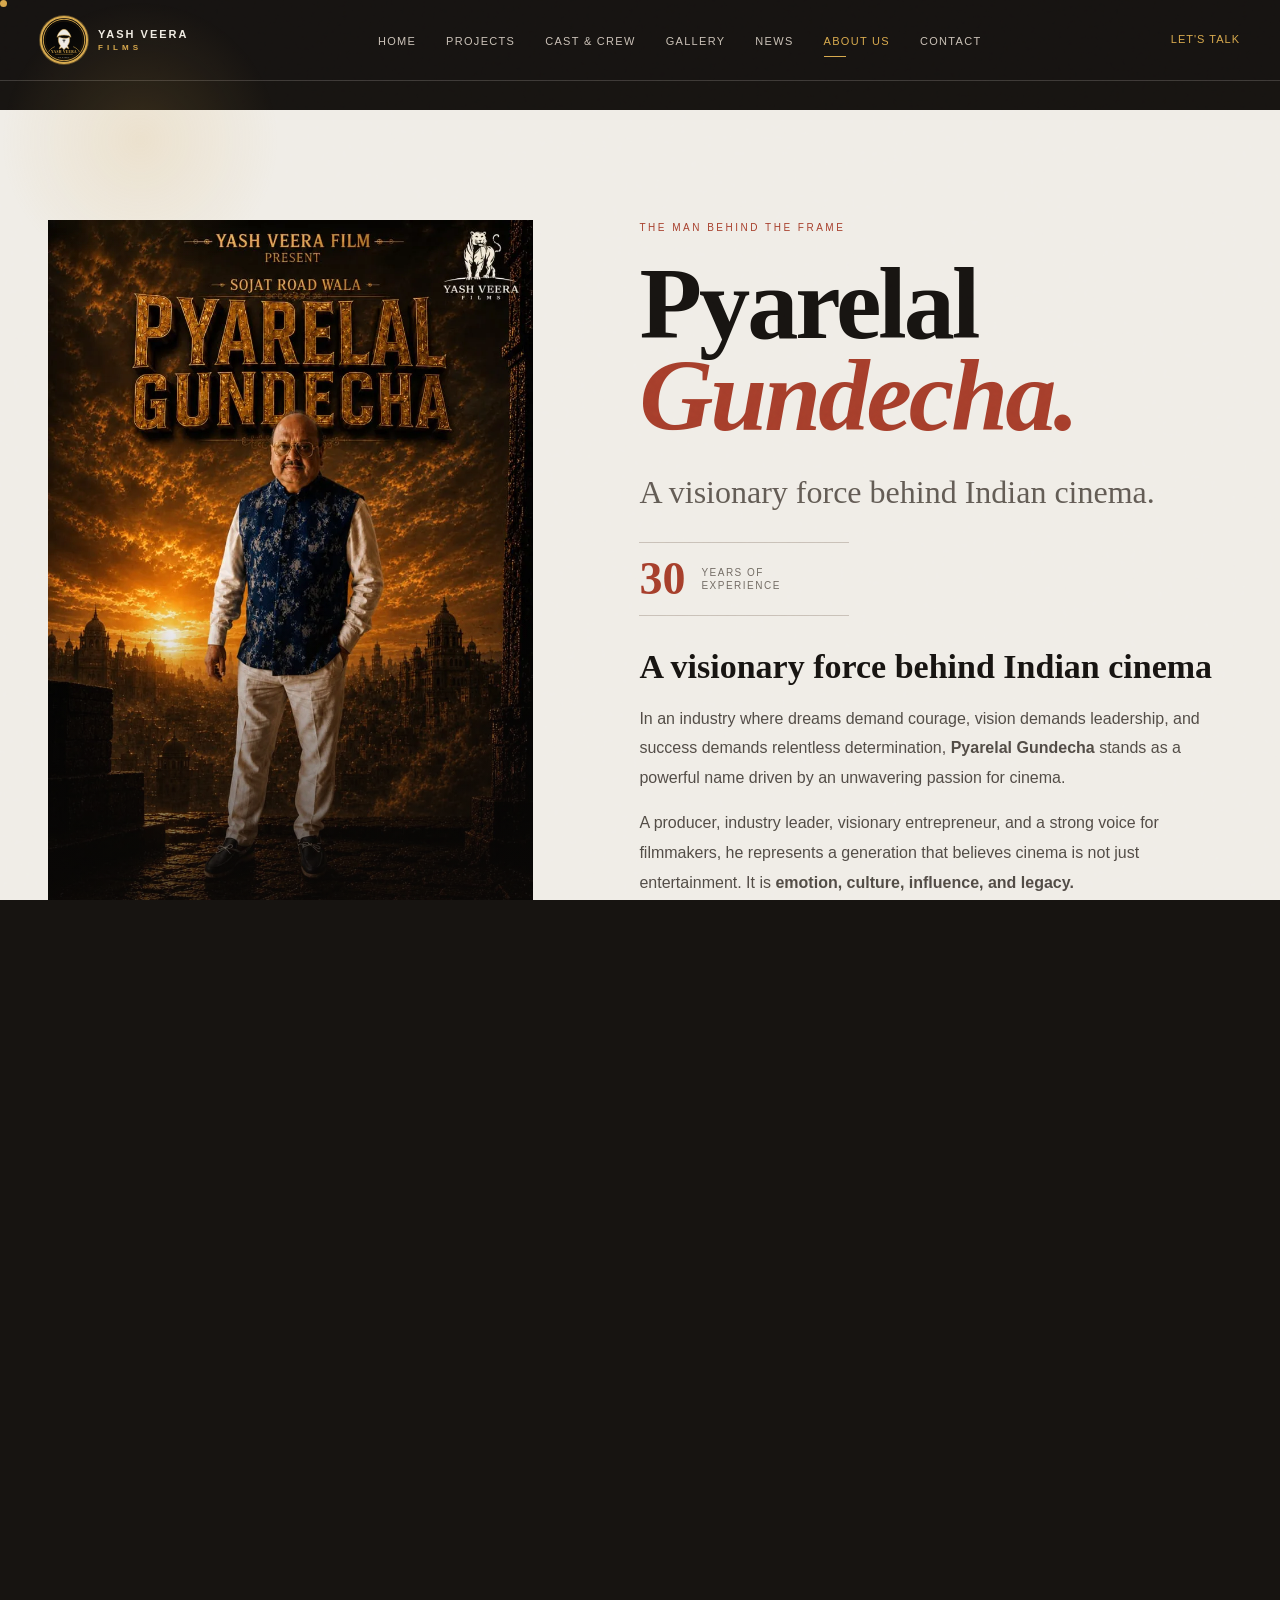
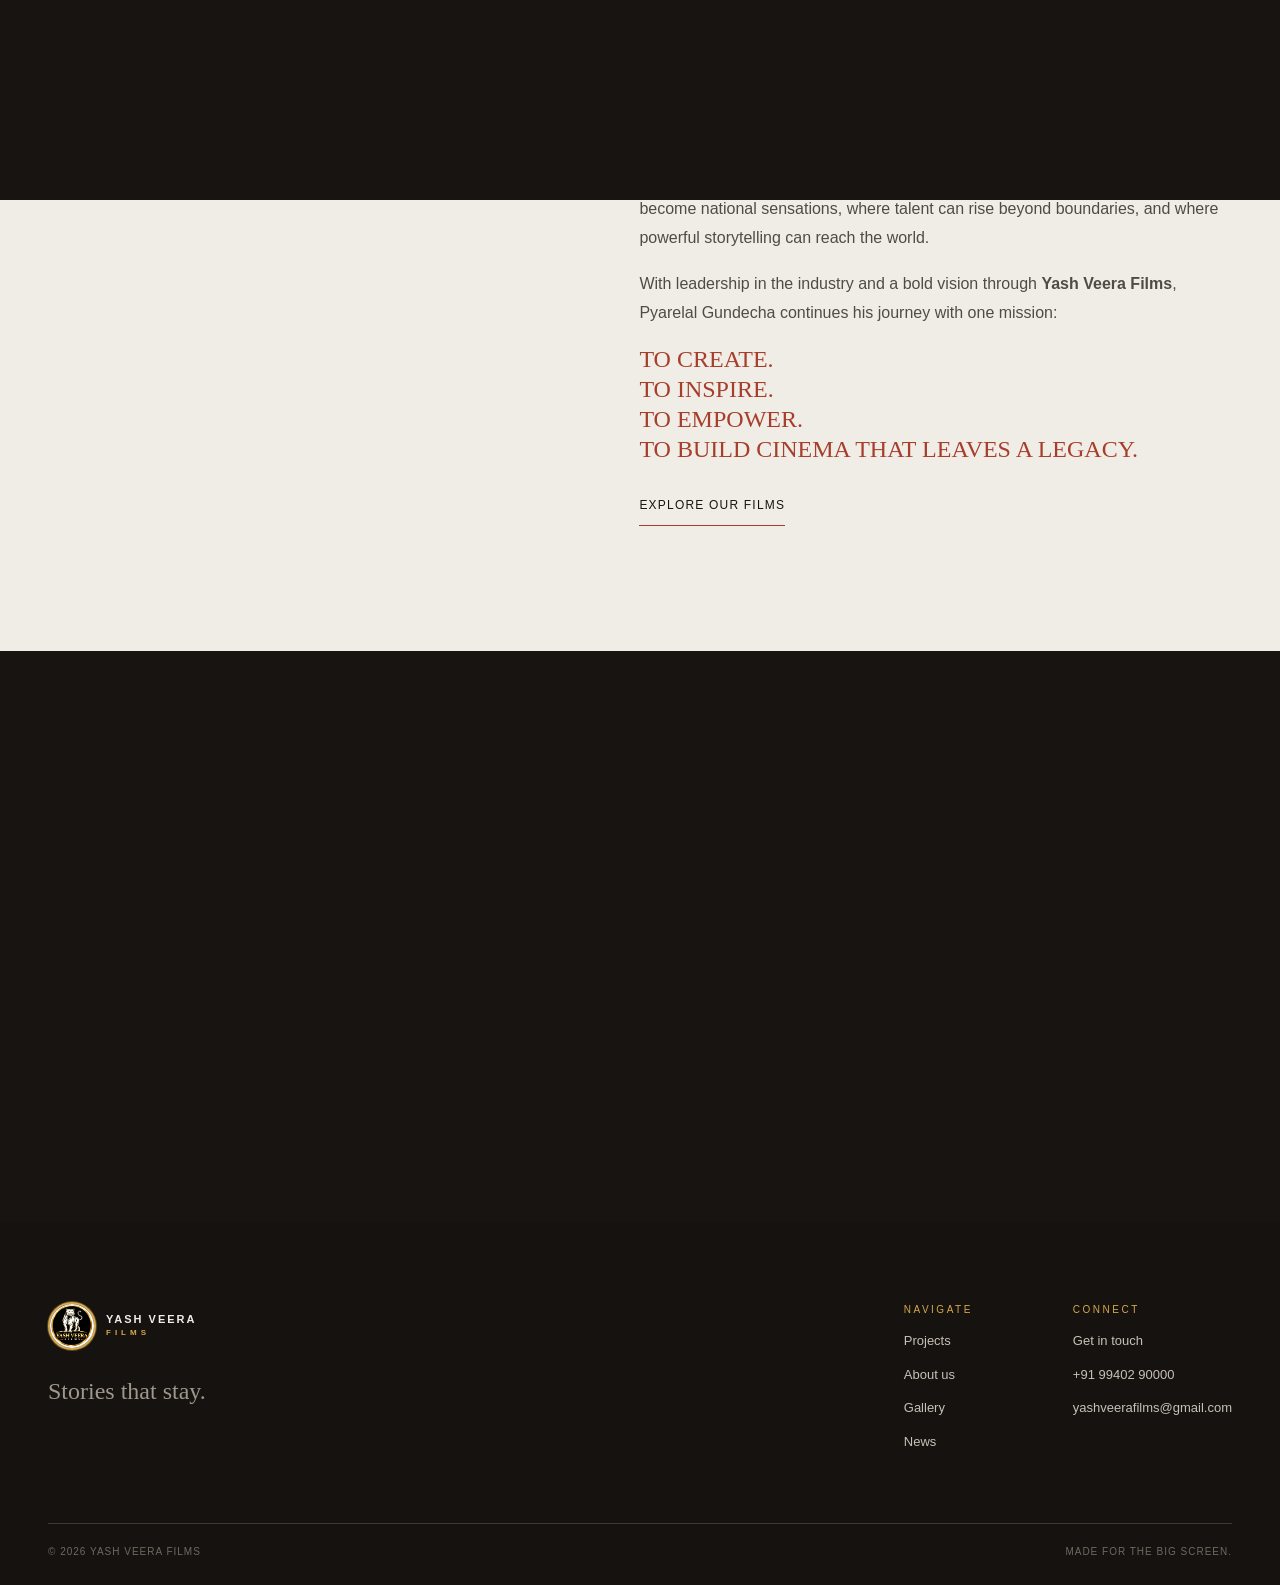
==== about.html @ 57af9dac "Reorganise project: clean assets/ folder structure, update all HTML paths, fix trending section" ====
<!DOCTYPE html>
<html lang="en">
<head>
    <meta charset="UTF-8">
    <meta name="viewport" content="width=device-width, initial-scale=1.0">
    <meta http-equiv="Content-Security-Policy" content="default-src 'self'; connect-src 'self' https://api.web3forms.com; style-src 'self' 'unsafe-inline' https://fonts.googleapis.com; font-src 'self' https://fonts.gstatic.com; img-src 'self' data:; media-src 'self'; script-src 'self' 'unsafe-inline';">
    <meta name="referrer" content="strict-origin-when-cross-origin">
    <title>Yash Veera Films | About Us</title>
    <meta name="description" content="Yash Veera Films creates bold, human stories for the big screen.">
    <meta name="keywords" content="Yash Veera Films, production company, Indian cinema, movies, films, yashveerafilms, yashveerafilm, Pyarelal Gundecha, Pyarelal, Gundecha, tamil film producer, tamil film producer councle">
    <meta name="author" content="Yash Veera Films">
    <meta name="robots" content="index, follow">
    <meta property="og:title" content="Yash Veera Films | Stories That Stay">
    <meta property="og:description" content="Yash Veera Films creates bold, human stories for the big screen.">
    <meta property="og:image" content="https://yashveerafilms.com/assets/images/brand/logo.svg">
    <meta property="og:type" content="website">
    <meta name="twitter:card" content="summary_large_image">
    <meta name="twitter:title" content="Yash Veera Films | Stories That Stay">
    <meta name="twitter:description" content="Yash Veera Films creates bold, human stories for the big screen.">
    <meta name="twitter:image" content="https://yashveerafilms.com/assets/images/brand/logo.svg">
    <meta property="og:url" content="https://yashveerafilms.com/about.html">
    <link rel="canonical" href="https://yashveerafilms.com/about.html">
    <link rel="preconnect" href="https://fonts.googleapis.com">
    <link rel="preconnect" href="https://fonts.gstatic.com" crossorigin>
    <link href="https://fonts.googleapis.com/css2?family=DM+Sans:wght@400;500;700&family=Playfair+Display:wght@600;700;800&display=swap" rel="stylesheet">
    <link rel="stylesheet" href="assets/css/styles.css">
    <link rel="icon" type="image/webp" href="assets/images/brand/favicon.webp">
</head>
<body class="about-body">
    <div class="film-grain" aria-hidden="true"></div>
    <div class="scroll-progress" aria-hidden="true"></div>
    <div class="cursor-glow"></div>
    <div class="cursor-dot"></div>

    <nav id="navbar" class="navbar scrolled">
        <div class="nav-container">
            <a href="index.html" class="logo" aria-label="Yash Veera Films home">
                <video class="brand-logo" autoplay muted loop playsinline poster="assets/images/brand/logo.svg" aria-label="Yash Veera Films logo">
                    <source src="assets/video/logo-video.mp4" type="video/mp4">
                </video>
                <strong>YASH VEERA<br><small>FILMS</small></strong>
            </a>
            <ul class="nav-links">
                <li><a href="index.html">Home</a></li>
                <li><a href="projects.html">Projects</a></li>
                <li><a href="cast.html">Cast & Crew</a></li>
                <li><a href="gallery.html">Gallery</a></li>
                <li><a href="news.html">News</a></li>
                <li><a class="active" aria-current="page" href="about.html">About Us</a></li>
                <li><a href="contact.html">Contact</a></li>
            </ul>
            <a class="nav-mark" href="contact.html">Let's talk</a>
            <button class="menu-toggle" type="button" aria-label="Open menu" aria-expanded="false"><span></span><span></span></button>
        </div>
    </nav>

    <main class="about-page">
        <section id="about-us" class="about-section">
            <div class="container about-layout reveal">
                <div class="about-visual">
                    <img loading="lazy" src="assets/images/about/about-us-hero.webp" alt="Pyarelal Gundecha film poster">
                    <div class="about-visual-label"><span>01 / 01</span><strong>A story worth framing</strong></div>
                </div>
                <div class="about-copy">
                    <p class="eyebrow">The man behind the frame</p>
                    <h1>Pyarelal<br><em>Gundecha.</em></h1>
                    <p class="about-lead">A visionary force behind Indian cinema.</p>
                    <div class="about-experience"><strong>30</strong><span>Years of<br>experience</span></div>
                    <div class="about-content">
                        <h2>A visionary force behind Indian cinema</h2>
                        <p>In an industry where dreams demand courage, vision demands leadership, and success demands relentless determination, <strong>Pyarelal Gundecha</strong> stands as a powerful name driven by an unwavering passion for cinema.</p>
                        <p>A producer, industry leader, visionary entrepreneur, and a strong voice for filmmakers, he represents a generation that believes cinema is not just entertainment. It is <strong>emotion, culture, influence, and legacy.</strong></p>
                        <p>His association with the <strong>Indian Motion Picture Producers' Association (IMPPA)</strong> and his role as an <strong>Executive Committee Member</strong> reflect his active involvement and commitment towards the strength, growth, and future of the Indian film industry.</p>
                        <p>As an <strong>Executive Committee Member of the Tamil Film Producers Council</strong>, he continues to stand alongside the creative and production community, contributing his experience, leadership, and vision to one of India's most influential film industries.</p>
                        <h2>The visionary behind Yash Veera Films</h2>
                        <p>As the <strong>Founder of Yash Veera Films</strong>, Pyarelal Gundecha carries a bold vision: to build a cinematic powerhouse that celebrates powerful storytelling, extraordinary talent, unforgettable characters, and films that connect with audiences across languages and borders.</p>
                        <p><strong>Yash Veera Films is not just a production company.</strong> It is a vision. A platform for dreamers. A home for storytellers. A powerful force created to transform imagination into cinema.</p>
                        <p>With an ambition to work with exceptional directors, talented actors, creative technicians, writers, musicians, and filmmakers, the vision is to create entertainment that carries <strong>scale, emotion, passion, and impact.</strong></p>
                        <p>Pyarelal Gundecha believes that every great film begins with a dream, but only a fearless vision can transform that dream into history.</p>
                        <h2>His journey. His vision. His legacy.</h2>
                        <p>He represents the spirit of modern Indian cinema: where regional stories can become national sensations, where talent can rise beyond boundaries, and where powerful storytelling can reach the world.</p>
                        <p>With leadership in the industry and a bold vision through <strong>Yash Veera Films</strong>, Pyarelal Gundecha continues his journey with one mission:</p>
                        <p class="about-purpose">To create.<br>To inspire.<br>To empower.<br>To build cinema that leaves a legacy.</p>
                    </div>
                    <a class="text-link" href="projects.html">Explore our films</a>
                </div>
            </div>
        </section>
        <section class="about-signature">
            <div class="container">
                <p class="eyebrow">Producer · Leader · Visionary · Founder</p>
                <p>He doesn't just believe in stories.<br><em>He believes in the power to make them history.</em></p>
                <p class="about-signature-note">Yash Veera Films — where vision meets cinema. Where stories become legacy.</p>
            </div>
        </section>
    </main>

    <footer>
        <div class="container footer-top">
            <div class="footer-brand">
                <a href="index.html" class="logo">
                    <img loading="lazy" class="brand-logo" src="assets/images/brand/yash-veera-films-logo.webp" alt="Yash Veera Films logo">
                    <strong>YASH VEERA<br><small>FILMS</small></strong>
                </a>
                <p>Stories that stay.</p>
            </div>
            <div class="footer-links">
                <div>
                    <p class="eyebrow">Navigate</p>
                    <a href="projects.html">Projects</a>
                    <a href="about.html">About us</a>
                    <a href="gallery.html">Gallery</a>
                    <a href="news.html">News</a>
                </div>
                <div>
                    <p class="eyebrow">Connect</p>
                    <a href="contact.html">Get in touch</a>
                    <a href="tel:+919940290000">+91 99402 90000</a>
                    <a href="mailto:yashveerafilms@gmail.com">yashveerafilms@gmail.com</a>
                </div>
            </div>
        </div>
        <div class="container footer-bottom">
            <span>© 2026 Yash Veera Films</span>
            <span>Made for the big screen.</span>
        </div>
    </footer>

    <div class="page-transition" id="page-transition" aria-hidden="true"></div>
    <script src="assets/js/script.js" defer></script>
</body>
</html>
---- assets/css/styles.css ----
:root {
    --ink: #171411;
    --paper: #f0ede7;
    --muted: #9f968c;
    --gold: #d7a84d;
    --red: #a63e2b;
    --line: rgba(240,237,231,.18);
    --body-text: #514b45;
    --glass-bg: rgba(23,20,17,.94);
    --glass-border: rgba(240,237,231,.14);
    --accent: #d7a84d;
}
/* Screen-reader only utility */
.sr-only { position: absolute; width: 1px; height: 1px; padding: 0; margin: -1px; overflow: hidden; clip: rect(0,0,0,0); white-space: nowrap; border: 0; }
* { box-sizing: border-box; margin: 0; padding: 0; }
html { scroll-behavior: smooth; }
body { background: var(--ink); color: var(--paper); font-family: 'DM Sans', sans-serif; line-height: 1.6; overflow-x: hidden; }
a { color: inherit; text-decoration: none; }
 :focus-visible { outline: 2px solid var(--gold); outline-offset: 4px; }
.container { width: min(1200px, calc(100% - 96px)); margin: 0 auto; }
.navbar { background: rgba(17,14,12,.84); border-bottom: 1px solid rgba(240,237,231,.14); position: fixed; z-index: 20; top: 0; width: 100%; padding: 18px 0; transition: .35s ease; backdrop-filter: blur(14px); }
.navbar.scrolled, body:not(.home-page) .navbar { background: rgba(23,20,17,.94) !important; border-bottom: 1px solid var(--line); padding: 16px 0; backdrop-filter: blur(15px); }
.nav-container { width: min(1400px, calc(100% - 80px)); margin: auto; display: flex; align-items: center; justify-content: space-between; gap: 35px; }
.logo { display: flex; align-items: center; gap: 10px; color: var(--paper); }
.brand-logo { background: #050505; border: 2px solid var(--gold); border-radius: 50%; box-shadow: 0 0 0 1px rgba(215,168,77,.35), inset 0 0 12px rgba(215,168,77,.2); height: 48px; object-fit: cover; width: 48px; }
.logo > span { color: var(--gold); font-family: 'Playfair Display', serif; font-size: 25px; font-weight: 800; line-height: 1; }
.logo strong { font-size: 11px; line-height: 1.1; letter-spacing: 2px; }
.logo small { color: var(--gold); font-size: 8px; letter-spacing: 4px; }
.nav-links { display: flex; list-style: none; gap: 30px; }
.nav-links a { color: #c9c0b6; font-size: 11px; letter-spacing: 1.3px; position: relative; text-transform: uppercase; transition: color .2s; }
.nav-links a::after { background: var(--gold); bottom: -10px; content: ''; height: 1px; left: 0; position: absolute; transform: scaleX(0); transform-origin: left; transition: transform .25s ease; width: 22px; }
.nav-links a:hover::after, .nav-links a.active::after { transform: scaleX(1); }
.nav-links a:hover, .nav-links a.active { color: var(--gold); }
.nav-mark { color: var(--gold); font-size: 11px; letter-spacing: 1px; text-transform: uppercase; white-space: nowrap; }
.menu-toggle { background: transparent; border: 0; display: none; height: 30px; padding: 5px 0 5px 12px; width: 32px; }
.menu-toggle span { background: var(--gold); display: block; height: 1px; margin: 5px 0; width: 20px; }
.nav-mark span, .text-link span { font-size: 18px; margin-left: 7px; }
.hero { min-height: 0; position: relative; overflow: hidden; }
.home-hero { background: var(--ink); display: flex; align-items: flex-end; height: 100vh; height: 100svh; min-height: 100vh; padding-bottom: 0; }
.hero-backdrop { position: absolute; inset: 0; overflow: hidden; }
.hero-slides { height: 100%; overflow: hidden; position: absolute; right: 0; top: 0; width: 100%; }
.hero-slides::after { background: linear-gradient(90deg, rgba(23,20,17,.8), transparent 42%), linear-gradient(0deg, rgba(23,20,17,.82), transparent 40%, rgba(23,20,17,.18)); content: ''; inset: 0; pointer-events: none; position: absolute; z-index: 1; }
.hero-slide { height: 100%; inset: 0; opacity: 0; position: absolute; transform: translateX(5%); transition: opacity .7s ease, transform 1.1s cubic-bezier(.2,.7,.2,1); }
.hero-slide.active { opacity: 1; transform: translateX(0); }
.hero-slide img, .hero-slide video { background: var(--ink); display: block; filter: saturate(.85) contrast(1.05); height: 100%; object-fit: cover; object-position: center center; width: 100%; }
.hero-slide video { object-fit: cover; object-position: center center; }
.hero-slide.active img { animation: kenburns 10s ease-out forwards; }
.hero-slide:nth-child(2).active img { animation: kenburns-out 10s ease-out forwards; }
.hero-slide:nth-child(4).active img { animation: kenburns-pan 10s ease-out forwards; }
.hero-controls { align-items: center; bottom: 29px; display: flex; gap: 13px; left: auto; position: absolute; right: 5%; z-index: 2; }
.hero-dot { background: rgba(240,237,231,.35); border: 0; border-radius: 50%; cursor: pointer; height: 7px; padding: 0; transition: background .25s, transform .25s; width: 7px; }
.hero-dot.active { background: var(--gold); transform: scale(1.5); }
.hero-counter { color: var(--paper); font-size: 10px; letter-spacing: 1px; margin-left: 8px; }
.hero-counter i { color: var(--muted); font-style: normal; }
.hero-copy { bottom: 80px; left: max(48px, calc((100% - 1200px) / 2)); max-width: 520px; position: absolute; z-index: 3; display: none; }
.eyebrow { color: var(--gold); font-size: 10px; letter-spacing: 2.5px; text-transform: uppercase; }
h1, h2, h3 { font-family: 'Playfair Display', serif; }
h1 { max-width: 700px; font-size: clamp(52px, 6vw, 88px); line-height: .9; letter-spacing: -3px; margin: 18px 0 22px; }
h1 em, h2 em { color: var(--gold); font-style: italic; font-weight: 600; }
.hero-intro { color: #d7d0c7; font-size: 15px; max-width: 300px; line-height: 1.5; }
.text-link { border-bottom: 1px solid var(--gold); color: var(--paper); display: inline-block; font-size: 12px; letter-spacing: 1.2px; margin-top: 32px; padding-bottom: 10px; text-transform: uppercase; }
.text-link:hover { color: var(--gold); }
.hero-film-label { bottom: 58px; position: absolute; right: 7%; z-index: 2; display: flex; flex-direction: column; align-items: flex-end; text-align: right; text-shadow: 0 2px 16px rgba(0,0,0,.7); }
.hero-film-label span, .hero-film-label small { color: #d6cec3; font-size: 10px; letter-spacing: 1.5px; text-transform: uppercase; }
.hero-film-label strong { color: var(--gold); font-family: 'Playfair Display', serif; font-size: 28px; margin: 5px 0; }
.hero-scroll { bottom: 28px; color: var(--muted); font-size: 10px; letter-spacing: 1.5px; position: absolute; right: 5%; text-transform: uppercase; z-index: 1; }
.hero-scroll span { color: var(--gold); font-size: 18px; margin-left: 10px; }
.section-pad { padding: 125px 0; }
.release-section, .journal-section { background: var(--paper); color: var(--ink); }
.section-heading { align-items: flex-end; display: flex; justify-content: space-between; margin-bottom: 48px; }
.section-heading h2 { font-size: clamp(42px, 6vw, 78px); line-height: .95; margin-top: 15px; }
.release-grid { align-items: center; display: grid; gap: 75px; grid-template-columns: 1.6fr .7fr; }
.release-feature { aspect-ratio: 820 / 1280; height: min(72vh, 720px); justify-self: start; max-width: 500px; overflow: hidden; position: relative; width: 100%; }
.release-feature img { height: 100%; object-fit: contain; transition: transform .8s; width: 100%; }
.release-feature:hover img { transform: scale(1.04); }
.release-caption { background: linear-gradient(transparent, rgba(0,0,0,.86)); bottom: 0; color: white; padding: 120px 42px 38px; position: absolute; width: 100%; }
.release-caption span { color: var(--gold); font-size: 10px; letter-spacing: 1.5px; text-transform: uppercase; }
.release-caption h3 { font-size: 46px; margin: 8px 0; }
.release-caption p { color: #d8d1c9; font-size: 14px; }
.release-side { border-left: 1px solid #cfc9c1; min-height: 320px; padding-left: 38px; position: relative; }
.number { color: var(--red); font-family: 'Playfair Display', serif; font-size: 46px; }
.number i { color: #aaa198; font-size: 16px; font-style: normal; }
.side-copy { color: #716b64; font-family: 'Playfair Display', serif; font-size: 26px; line-height: 1.25; margin-top: 90px; }
.round-arrow { align-items: center; border: 1px solid var(--red); border-radius: 50%; bottom: 0; color: var(--red); display: flex; font-size: 22px; height: 65px; justify-content: center; position: absolute; right: 0; width: 65px; }
.manifesto-section { background: var(--red); }
.manifesto { max-width: 900px; }
.manifesto h2 { font-size: clamp(52px, 8vw, 106px); line-height: .94; margin: 22px 0 38px; }
.manifesto > p:not(.eyebrow) { color: #f1d9d1; font-size: 18px; line-height: 1.75; max-width: 520px; }
.manifesto .text-link { border-color: var(--paper); margin-top: 42px; }
.films-section { background: #25201c; }
.films-section .section-heading h2 { color: var(--paper); }
.studio-section { background: #e8e3db; color: var(--ink); }
.studio-grid, .people-grid { align-items: end; display: grid; gap: 12%; grid-template-columns: 1.05fr .95fr; }
.studio-section h2, .people-section h2 { font-size: clamp(48px, 7vw, 92px); line-height: .95; margin-top: 18px; }
.studio-section h2 em, .people-section h2 em { color: var(--red); }
.studio-copy, .people-copy { max-width: 430px; }
.studio-copy > p, .people-copy > p { color: #716a62; font-family: 'Playfair Display', serif; font-size: 23px; line-height: 1.35; }
.studio-copy .text-link, .people-copy .text-link { border-color: var(--red); color: var(--ink); }
.home-gallery-section { background: #25201c; }
.home-gallery-section .section-heading h2 { color: var(--paper); }
.home-gallery-grid { display: grid; gap: 16px; grid-template-columns: 1fr 1fr; grid-template-rows: 320px 320px; }
.home-gallery-grid a { border-radius: 12px; box-shadow: 0 12px 35px rgba(0,0,0,0.4); overflow: hidden; position: relative; transition: transform 0.4s cubic-bezier(0.165, 0.84, 0.44, 1), box-shadow 0.4s cubic-bezier(0.165, 0.84, 0.44, 1); }
.home-gallery-grid a:first-child { grid-column: unset; height: unset; }
.home-gallery-grid img { background: #302923; height: 100%; object-fit: cover; object-position: center 20%; transition: transform .8s cubic-bezier(0.2, 0.8, 0.2, 1); width: 100%; }
.home-gallery-grid a:hover { box-shadow: 0 20px 45px rgba(0,0,0,0.65); transform: translateY(-6px); }
.home-gallery-grid a:hover img { transform: scale(1.05); }
.home-gallery-grid a::after { background: linear-gradient(0deg, rgba(0,0,0,.65), transparent 55%); content: ''; inset: 0; position: absolute; }
.home-gallery-grid span { bottom: 18px; color: var(--gold); font-size: 10px; left: 20px; letter-spacing: 2px; position: absolute; z-index: 1; }
.people-section { background: var(--paper); color: var(--ink); }
.people-section .eyebrow { color: var(--red); }
.home-contact-section { background: var(--red); color: var(--paper); padding: 100px 0; }
.home-contact { align-items: center; display: flex; justify-content: space-between; }
.home-contact h2 { font-size: clamp(48px, 7vw, 92px); line-height: .95; margin-top: 18px; }
.home-contact h2 em { color: #f5d2c8; }
.contact-circle { align-items: center; border: 1px solid #f0c5b8; border-radius: 50%; color: var(--paper); display: flex; font-size: 35px; height: 115px; justify-content: center; transition: background .3s, color .3s; width: 115px; }
.contact-circle:hover { background: var(--paper); color: var(--red); }
.filter-label { border-bottom: 1px solid var(--line); color: var(--muted); font-size: 11px; letter-spacing: 1px; padding: 10px 0; text-transform: uppercase; width: 150px; }
.filter-label span { color: var(--gold); float: right; font-size: 18px; }
.film-list { border-top: 1px solid var(--line); }
.film-row { align-items: center; border-bottom: 1px solid var(--line); display: grid; gap: 30px; grid-template-columns: 60px 115px 1fr 50px; min-height: 140px; transition: background .3s, padding .3s; }
.film-row:hover { background: rgba(215,168,77,.07); padding: 0 22px; }
.film-no { color: var(--gold); font-size: 11px; }
.film-row img { height: 95px; object-fit: cover; width: 115px; }
.film-row h3 { font-size: 32px; font-weight: 600; }
.film-row p { color: var(--muted); font-size: 11px; letter-spacing: 1px; margin-top: 5px; text-transform: uppercase; }
.film-arrow { color: var(--gold); font-size: 25px; text-align: right; }
.journal-grid { display: grid; gap: 45px; grid-template-columns: 1fr 1fr; }
.journal-grid article img { background: #e8e3db; display: block; filter: saturate(.7); height: min(58vh, 560px); object-fit: cover; object-position: center top; width: 100%; }
.journal-grid article .eyebrow { color: var(--red); margin-top: 25px; }
.journal-grid h3 { font-size: 31px; line-height: 1.1; margin: 12px 0; }
.read-more { border-bottom: 1px solid var(--red); color: var(--red); font-size: 11px; padding-bottom: 7px; text-transform: uppercase; }
footer { background: #15120f; padding: 80px 0 25px; }
.footer-top { display: flex; justify-content: space-between; }
.footer-brand p { color: var(--muted); font-family: 'Playfair Display', serif; font-size: 24px; margin-top: 22px; }
.footer-links { display: flex; gap: 100px; }
.footer-links div { display: flex; flex-direction: column; gap: 13px; }
.footer-links a { color: #c8c0b6; font-size: 13px; }
.footer-links a:hover { color: var(--gold); }
.footer-bottom { border-top: 1px solid var(--line); color: #716961; display: flex; font-size: 10px; justify-content: space-between; letter-spacing: 1px; margin-top: 70px; padding-top: 20px; text-transform: uppercase; }
/* FIX #4/#5: removed min-height from the generic section rule — it caused huge
   blank space on pages with multiple sections (gallery, about) and was overriding
   body-specific overrides with lower specificity. Each page's own section rules
   (below) set appropriate min-height where actually needed. */
body:not(.home-page) { padding-top: 110px; min-height: 100vh; }
body:not(.home-page) section { background: var(--paper); color: var(--ink); padding: 100px 0; }
body:not(.home-page) section h2 { color: var(--ink); font-size: clamp(44px, 7vw, 86px); margin-bottom: 45px; }
body:not(.home-page) .about-content { color: #625b54; font-family: 'Playfair Display', serif; font-size: 25px; line-height: 1.55; max-width: 780px; }
body:not(.home-page) footer { margin-top: 0; }
.contact-form { max-width: 700px; }
.contact-layout { align-items: start; display: grid; gap: 90px; grid-template-columns: .75fr 1.25fr; }
.contact-info { border-left: 1px solid #bbb3aa; display: flex; flex-direction: column; gap: 18px; padding-left: 28px; }
.contact-info a { color: var(--red); font-family: 'Playfair Display', serif; font-size: 22px; }
.contact-info address { color: #716a62; font-size: 15px; font-style: normal; line-height: 1.8; }
.contact-info a:hover { color: var(--gold); }
.form-group { margin-bottom: 28px; }
.form-group input, .form-group textarea { background: transparent; border: 0; border-bottom: 1px solid #bbb3aa; color: var(--ink); font: inherit; padding: 15px 0; width: 100%; }
.form-group textarea { resize: vertical; min-height: 120px; }
.form-group input:focus, .form-group textarea:focus { border-color: var(--red); outline: none; }
.btn-primary { background: var(--red); border: 1px solid transparent; color: white; cursor: pointer; font: inherit; padding: 17px 28px; text-transform: uppercase; }
.gallery-page { background: var(--ink); color: var(--paper); }
.gallery-intro { background: var(--ink); min-height: 430px; padding: 120px 0 80px; }
.gallery-intro-inner { align-items: flex-end; display: flex; justify-content: space-between; }
.gallery-intro h1 { font-size: clamp(58px, 8vw, 112px); margin: 22px 0 0; }
.gallery-intro h1 { color: var(--paper); }
.gallery-intro-note { border-left: 1px solid var(--line); margin-bottom: 10px; max-width: 285px; padding-left: 28px; }
.gallery-index { color: var(--gold); display: block; font-family: 'Playfair Display', serif; font-size: 30px; margin-bottom: 25px; }
.gallery-index i { color: var(--muted); font-family: 'DM Sans', sans-serif; font-size: 11px; font-style: normal; letter-spacing: 1px; }
.gallery-intro-note p { color: #c6beb4; font-size: 14px; line-height: 1.7; }
.gallery-showcase { background: #e8e3db; color: var(--ink); padding: 85px 0 125px; }
.gallery-heading { align-items: flex-end; display: flex; justify-content: space-between; margin-bottom: 38px; }
.gallery-heading .eyebrow { color: var(--red); }
.gallery-heading > p:last-child { color: #716a62; font-family: 'Playfair Display', serif; font-size: 18px; }
.gallery-grid { display: grid; gap: 24px; grid-template-columns: repeat(12, 1fr); grid-auto-rows: 95px; }
.gallery-item { background: #302923; border: 1px solid rgba(255,255,255,0.03); border-radius: 16px; box-shadow: 0 10px 30px rgba(0,0,0,0.35); cursor: pointer; display: block; grid-column: span 4; grid-row: span 4; overflow: hidden; padding: 0; position: relative; text-align: left; transition: transform 0.4s cubic-bezier(0.165, 0.84, 0.44, 1), box-shadow 0.4s cubic-bezier(0.165, 0.84, 0.44, 1), border-color 0.4s; }
.gallery-item-feature { grid-column: span 7; grid-row: span 7; }
.gallery-item-feature img { object-fit: contain; }
.gallery-item-wide { grid-column: span 5; grid-row: span 5; }
/* gallery-item-last fills the remaining 8 columns after a span-4 item */
.gallery-item-last { grid-column: span 8; }
.gallery-item::after { background: linear-gradient(0deg, rgba(10,8,7,.85), transparent 55%); content: ''; inset: 0; opacity: .72; position: absolute; transition: opacity .4s ease; }
.gallery-item img { display: block; height: 100%; object-fit: cover; transition: transform 0.8s cubic-bezier(0.2, 0.8, 0.2, 1), filter 0.4s ease; width: 100%; }
.gallery-item:hover, .gallery-item:focus-visible { border-color: rgba(215,168,77,0.3); box-shadow: 0 20px 45px rgba(0,0,0,0.6); transform: translateY(-8px); }
.gallery-item:hover img, .gallery-item:focus-visible img { filter: saturate(1.1); transform: scale(1.06); }
.gallery-item:hover::after, .gallery-item:focus-visible::after { opacity: .95; }
.gallery-caption { bottom: 0; color: var(--paper); display: grid; gap: 5px; left: 0; padding: 24px; position: absolute; right: 0; z-index: 1; }
.gallery-caption b { color: var(--gold); font-size: 10px; font-weight: 500; letter-spacing: 2px; }
.gallery-caption strong { font-family: 'Playfair Display', serif; font-size: 22px; font-weight: 600; }
.gallery-caption i { color: #c8c0b6; font-size: 9px; font-style: normal; letter-spacing: 1.5px; opacity: 0; text-transform: uppercase; transform: translateY(8px); transition: opacity .3s, transform .3s; }
.gallery-item:hover .gallery-caption i, .gallery-item:focus-visible .gallery-caption i { opacity: 1; transform: translateY(0); }
/* FIX #3: lightbox scrollable on desktop when image + description is taller
   than the viewport. Switch from align-items:center to flex-start + overflow-y:auto
   so the figure can scroll rather than being clipped. */
.gallery-lightbox { align-items: flex-start; background: rgba(11,9,8,.96); display: flex; inset: 0; justify-content: center; overflow-y: auto; padding: 60px 45px 45px; position: fixed; z-index: 50; }
.gallery-lightbox[hidden] { display: none; }
.gallery-lightbox figure { margin: 0 auto; max-width: 1100px; position: relative; width: 100%; }
.gallery-lightbox img { display: block; max-height: 78vh; max-width: 100%; object-fit: contain; }
.gallery-lightbox figcaption { color: var(--paper); display: grid; gap: 10px 18px; grid-template-columns: auto 1fr; padding-top: 15px; }
.gallery-lightbox figcaption span { color: var(--gold); font-size: 11px; letter-spacing: 2px; }
.gallery-lightbox figcaption strong { font-family: 'Playfair Display', serif; font-size: 22px; font-weight: 600; }
.gallery-lightbox figcaption p { color: #c8c0b6; font-size: 13px; grid-column: 2; line-height: 1.65; max-width: 820px; }
.lightbox-close { background: transparent; border: 1px solid var(--line); border-radius: 50%; color: var(--paper); cursor: pointer; font-size: 28px; height: 45px; line-height: 1; position: absolute; right: 35px; top: 30px; width: 45px; z-index: 1; }
.lightbox-close:hover { border-color: var(--gold); color: var(--gold); }
body.gallery-body { background: var(--ink); }
body.gallery-body section { min-height: 0; padding: 0; }
body.gallery-body .gallery-intro { background: var(--ink); min-height: 410px; padding: 95px 0 75px; }
body.gallery-body .gallery-showcase { padding: 85px 0 125px; }
/* About body — override generic section rule: no min-height, custom bg per section */
body.about-body { background: var(--ink); }
body.about-body section { min-height: 0 !important; padding: 0 !important; background: inherit; color: inherit; }
body.about-body .about-section { background: var(--paper); color: var(--ink); padding: 110px 0 125px !important; }
.about-layout { align-items: center; display: grid; gap: 9%; grid-template-columns: minmax(280px, .9fr) 1.1fr; }
/* FIX #9: about-visual sticky — use a clean sticky with correct top offset
   instead of top:130px which caused sticky to start too late and caused
   layout jumps. Only sticky on desktop (min-width:801px guard already below). */
.about-visual { align-self: start; aspect-ratio: 2 / 3; background: #241d18; overflow: hidden; position: relative; }
@media (min-width: 801px) {
    .about-visual { position: sticky; top: 130px; }
}
.about-visual::after { background: linear-gradient(0deg, rgba(12,9,7,.8), transparent 48%); content: ''; inset: 0; pointer-events: none; position: absolute; }
.about-visual img { display: block; height: 100%; object-fit: cover; transition: transform .8s cubic-bezier(.2,.7,.2,1); width: 100%; }
.about-visual:hover img { transform: scale(1.04); }
.about-visual-label { bottom: 0; color: var(--paper); display: flex; justify-content: space-between; left: 0; padding: 22px; position: absolute; right: 0; z-index: 1; }
.about-visual-label span { color: var(--gold); font-size: 10px; letter-spacing: 1.5px; }
.about-visual-label strong { font-family: 'Playfair Display', serif; font-size: 16px; font-weight: 600; }
.about-copy { max-width: 590px; }
.about-copy .eyebrow { color: var(--red); }
.about-copy h1 { color: var(--ink); font-size: clamp(56px, 8vw, 106px); line-height: .9; margin: 22px 0 30px; }
.about-copy h1 em { color: var(--red); }
.about-lead { color: #625b54; font-family: 'Playfair Display', serif; font-size: clamp(23px, 3vw, 32px); line-height: 1.25; margin-bottom: 30px; max-width: 540px; }
.about-experience { align-items: center; border-bottom: 1px solid #c9c1b8; border-top: 1px solid #c9c1b8; display: flex; gap: 16px; margin: 0 0 32px; padding: 13px 0; width: 210px; }
.about-experience strong { color: var(--red); font-family: 'Playfair Display', serif; font-size: 46px; font-weight: 600; line-height: 1; }
.about-experience span { color: #716a62; font-size: 10px; letter-spacing: 1.5px; line-height: 1.35; text-transform: uppercase; }
body.about-body .about-content { color: var(--body-text); font-family: 'DM Sans', sans-serif; font-size: 16px; line-height: 1.85; max-width: 640px; }
body.about-body .about-content p + p { margin-top: 16px; }
body.about-body .about-content h2 { color: var(--ink); font-family: 'Playfair Display', serif; font-size: clamp(25px, 3vw, 34px); line-height: 1.1; margin: 42px 0 18px; }
body.about-body .about-content h2:first-child { margin-top: 0; }
body.about-body .about-content .about-purpose { color: var(--red); font-family: 'Playfair Display', serif; font-size: 24px; line-height: 1.25; text-transform: uppercase; }
body.about-body .text-link { border-color: var(--red); color: var(--ink); margin-top: 32px; }
body.about-body .text-link:hover { color: var(--red); }
.associations-heading { color: var(--ink); font-family: 'Playfair Display', serif; font-size: 32px; line-height: 1.1; margin: 52px 0 22px; text-transform: uppercase; }
.association-list { border-top: 1px solid #c9c1b8; display: grid; grid-template-columns: 1fr 1fr; }
.association { border-bottom: 1px solid #c9c1b8; display: flex; flex-direction: column; gap: 5px; justify-content: center; min-height: 100px; padding: 18px 20px 18px 0; }
.association:nth-child(even) { border-left: 1px solid #c9c1b8; padding-left: 20px; }
.association strong { color: var(--ink); font-family: 'Playfair Display', serif; font-size: 22px; }
.association span { color: #716a62; font-size: 11px; letter-spacing: 1px; text-transform: uppercase; }
.association em { text-transform: none; }
.about-signature { background: var(--red); color: var(--paper); padding: 85px 0; min-height: 0 !important; }
body.about-body .about-signature { padding: 85px 0 !important; }
.about-signature .eyebrow { color: #f0c5b8; }
.about-signature p:last-child { font-family: 'Playfair Display', serif; font-size: clamp(42px, 7vw, 82px); line-height: .95; margin-top: 22px; }
.about-signature em { color: #f5d2c8; }
.about-signature-note { color: #f5d2c8; font-size: 14px; letter-spacing: 1px; margin-top: 28px; text-transform: uppercase; }
@media (max-width: 800px) {
    .home-hero { height: auto; aspect-ratio: 16 / 9; min-height: 200px; max-height: none; padding: 0; position: relative; margin-top: 77px; }
    .home-hero .hero-backdrop { position: absolute; inset: 0; height: 100%; width: 100%; }
    .home-hero .hero-copy { display: none; }
    .home-hero .hero-film-label { display: none; }
    .home-hero .hero-scroll { bottom: 12px; left: 14px; font-size: 8px; }
    .home-hero .hero-controls { bottom: 12px; right: 14px; }
    .home-hero .brand-logo { height: 42px; width: 42px; }
    .navbar .nav-mark { font-size: 9px; letter-spacing: .8px; }
}
@media (max-width: 800px) {
    body.about-body .about-section { padding: 70px 0 80px; }
    .about-layout { display: block; }
    .about-visual { margin-bottom: 50px; position: relative; top: auto; }
    .about-copy h1 { margin-top: 18px; }
    body.about-body .about-content { font-size: 15px; line-height: 1.8; max-width: none; }
    .about-signature { padding: 65px 0; }
}
@media (max-width: 800px) {
    .associations-heading { font-size: 27px; margin-top: 40px; }
    .association-list { display: block; }
    .association:nth-child(even) { border-left: 0; padding-left: 0; }
}
.cursor-glow, .cursor-dot { display: none; }
@media (max-width: 800px) { .container { width: min(100% - 40px, 600px); } .nav-container { width: calc(100% - 40px); } .nav-links { background: rgba(17,14,12,.98); border-top: 1px solid var(--line); display: none; flex-direction: column; gap: 0; left: 0; padding: 12px 20px; position: absolute; top: 77px; width: 100%; } .nav-links.open { display: flex; } .nav-links li { border-bottom: 1px solid var(--line); padding: 14px 0; } .nav-mark { margin-left: auto; } .menu-toggle { display: block; } .home-hero { display: block; height: auto; aspect-ratio: 16 / 9; min-height: 200px; max-height: none; padding-top: 0; margin-top: 77px; } .hero-backdrop { bottom: 0; height: 100%; opacity: 1; top: 0; } .hero-slides { border: 0; height: 100%; opacity: 1; right: 0; top: 0; width: 100%; } .hero-slide video { object-fit: cover; object-position: center center; } .hero-slide img { object-fit: cover; object-position: center center; } .hero-copy { display: none; } .hero-film-label { display: none; } .hero-controls { bottom: 10px; right: 12px; } .hero-scroll { bottom: 10px; left: 12px; right: auto; top: auto; font-size: 8px; } .section-pad { padding: 80px 0; } .section-heading { align-items: flex-start; flex-direction: column; gap: 25px; } .section-heading .text-link { margin-top: 0; } .release-grid { display: block; } .release-feature { height: 430px; } .release-side { border-left: 0; border-top: 1px solid #cfc9c1; margin-top: 35px; min-height: 260px; padding: 25px 0 0; } .side-copy { margin-top: 35px; max-width: 350px; } .film-row { gap: 12px; grid-template-columns: 25px 75px 1fr 20px; min-height: 105px; } .film-row img { height: 72px; width: 75px; } .film-row h3 { font-size: 21px; } .film-row p { font-size: 9px; } .journal-grid { grid-template-columns: 1fr; } .journal-grid article img { height: 220px; } .gallery-intro { min-height: 0; padding: 85px 0 65px; } .gallery-intro-inner, .gallery-heading { align-items: flex-start; flex-direction: column; gap: 35px; } .gallery-intro-note { margin: 0; } .gallery-showcase { padding: 65px 0 80px; } .gallery-grid { display: grid; gap: 12px; grid-auto-rows: 210px; grid-template-columns: 1fr 1fr; } .gallery-item, .gallery-item-feature, .gallery-item-wide, .gallery-item-last { grid-column: span 1; grid-row: span 1; } .gallery-item-feature { grid-column: span 2; grid-row: span 2; } .gallery-caption { padding: 15px; } .gallery-caption strong { font-size: 17px; } .gallery-caption i { display: none; } .gallery-lightbox { padding: 25px 20px; } .gallery-lightbox img { max-height: 72vh; } .gallery-lightbox figcaption { display: block; } .gallery-lightbox figcaption strong { display: block; margin-top: 5px; } .lightbox-close { right: 18px; top: 18px; } .footer-top { display: block; } .footer-links { gap: 50px; margin-top: 45px; } .footer-bottom { gap: 12px; line-height: 1.4; } body:not(.home-page) section { padding: 60px 0; } }

/* FIX #6: at mid-size desktop (801–1100px) the 12-column grid with span-7
   feature items was overflowing. Reduce to an 8-column grid at that breakpoint. */
@media (min-width: 801px) and (max-width: 1100px) {
    .gallery-grid { grid-template-columns: repeat(8, 1fr); grid-auto-rows: 80px; }
    .gallery-item { grid-column: span 4; grid-row: span 4; }
    .gallery-item-feature { grid-column: span 5; grid-row: span 5; }
    .gallery-item-wide { grid-column: span 4; grid-row: span 4; }
    .gallery-item-last { grid-column: span 4; }
}

/* Tablet: reduce oversized gallery intro hero */
@media (min-width: 801px) and (max-width: 1100px) {
    body.gallery-body .gallery-intro { min-height: 0 !important; padding: 55px 0 45px !important; }
    .gallery-intro h1 { font-size: clamp(42px, 6vw, 72px); }
    .gallery-intro-inner { gap: 24px; }
    .gallery-index { font-size: 22px; }
}
.projects-intro h2 { color: var(--paper); font-size: clamp(52px, 8vw, 100px); line-height: .95; margin: 20px 0; }
.projects-intro > p:last-child { color: var(--muted); font-size: 16px; }
.project-cards { display: grid; gap: 25px; grid-template-columns: repeat(3, 1fr); padding-bottom: 110px; }
.project-card { background: #302923; overflow: hidden; }
.project-card img { display: block; height: auto; object-fit: contain; transition: transform .6s; width: 100%; }
.project-card:hover img { transform: scale(1.04); }
.project-card > div { border-top: 1px solid var(--line); padding: 22px; }
.project-card h3 { color: var(--paper); font-size: 29px; margin: 8px 0 3px; }
.project-card > div > p:last-child { color: var(--muted); font-size: 11px; letter-spacing: 1px; text-transform: uppercase; }
.project-card > div > p.project-description { color: #c8c0b6; font-size: 13px; letter-spacing: 0; line-height: 1.7; margin-top: 20px; text-transform: none; }
.project-card > div > p.project-description a { color: var(--gold); text-decoration: underline; text-underline-offset: 3px; }
@media (max-width: 800px) { .project-cards { grid-template-columns: 1fr; padding-bottom: 60px; } .project-card img { height: auto; } }

@media (max-width: 800px) {
    .studio-grid, .people-grid { display: block; }
    .studio-copy, .people-copy { margin-top: 38px; }
    .studio-copy > p, .people-copy > p { font-size: 21px; }
    .home-gallery-grid { gap: 10px; grid-template-columns: 1fr 1fr; grid-template-rows: 200px 200px; }
    .home-gallery-grid a { aspect-ratio: unset; height: unset; }
    .home-gallery-grid a:first-child { grid-column: unset; height: unset; }
    .home-gallery-grid span { bottom: 13px; left: 14px; }
    .home-contact { align-items: flex-start; display: flex; gap: 40px; }
    .contact-circle { flex: 0 0 78px; font-size: 25px; height: 78px; width: 78px; }
}
@media (max-width: 800px) {
    .home-hero .hero-film-label strong { font-size: 20px; }
}
@media (max-width: 800px) {
    .gallery-showcase { padding-top: 55px; }
    .gallery-grid { align-items: stretch; grid-auto-rows: auto; }
    .gallery-item, .gallery-item-feature, .gallery-item-wide, .gallery-item-last { aspect-ratio: 4 / 5; grid-row: auto; }
    .gallery-item-feature { aspect-ratio: 944 / 1120; }
    .gallery-item img { object-position: center; }
    .gallery-caption { padding: 13px; }
    .gallery-caption strong { font-size: 15px; line-height: 1.15; }
    .gallery-caption b { font-size: 9px; }
}
/* FIX #5: gallery-body section overrides — ensure no min-height bleeds in
   from body:not(.home-page) section, and restore correct padding per section */
body.gallery-body section { min-height: 0 !important; padding: 0 !important; background: inherit; color: inherit; }
body.gallery-body .gallery-intro { background: var(--ink); color: var(--paper); min-height: 410px !important; padding: 95px 0 75px !important; }
body.gallery-body .gallery-showcase { background: #e8e3db; color: var(--ink); padding: 85px 0 125px !important; }
@media (max-width: 800px) {
    body.gallery-body .gallery-intro { min-height: 0 !important; padding: 60px 0 45px !important; }
    body.gallery-body .gallery-showcase { padding: 45px 0 80px !important; }
    body.gallery-body .gallery-grid { grid-template-columns: repeat(2, minmax(0, 1fr)); width: 100%; }
    body.gallery-body .gallery-item { grid-column: span 1; max-width: 100%; min-width: 0; }
    body.gallery-body .gallery-item-feature { aspect-ratio: 4 / 3; grid-column: 1 / -1; }
}

@media (max-width: 800px) {
    body.gallery-body .gallery-item-feature { aspect-ratio: 944 / 1120; }
    body.gallery-body .gallery-item-feature img { object-fit: contain; }
}

@media (max-width: 800px) {
    /* FIX #3 mobile: lightbox already scrollable from base rule; adjust padding */
    .gallery-lightbox { padding: 60px 20px 35px; }
    .gallery-lightbox figure { max-width: 100%; }
    .gallery-lightbox img { max-height: 58vh; width: 100%; }
    .gallery-lightbox figcaption { gap: 9px 12px; }
    .gallery-lightbox figcaption strong { font-size: 20px; }
    .gallery-lightbox figcaption p { font-size: 13px; grid-column: 1 / -1; }
}

@media (max-width: 800px) {
    .journal-grid article img { height: auto; }
}

@media (max-width: 800px) {
    .contact-layout { gap: 55px; grid-template-columns: 1fr; }
    .contact-info { padding-left: 20px; }
}

@media (max-width: 800px) {
    footer { padding: 60px 0 22px; }
    .footer-top { display: block; }
    .footer-links { gap: 38px; margin-top: 48px; }
    .footer-links a { overflow-wrap: anywhere; }
    .footer-bottom { align-items: flex-start; flex-direction: column; gap: 8px; margin-top: 48px; }
}

@media (max-width: 800px) {
    .release-feature { aspect-ratio: 820 / 1280; height: auto; }
}

.film-grain {
    pointer-events: none;
    position: fixed;
    inset: 0;
    z-index: 80;
    opacity: .09;
    mix-blend-mode: overlay;
    background-image: url("data:image/svg+xml,%3Csvg viewBox='0 0 200 200' xmlns='http://www.w3.org/2000/svg'%3E%3Cfilter id='n'%3E%3CfeTurbulence type='fractalNoise' baseFrequency='.85' numOctaves='4' stitchTiles='stitch'/%3E%3C/filter%3E%3Crect width='100%25' height='100%25' filter='url(%23n)'/%3E%3C/svg%3E");
    animation: grain-shift 1.2s steps(4) infinite;
    will-change: transform;
    transform: translateZ(0);
}
.scroll-progress {
    background: var(--gold);
    height: 2px;
    left: 0;
    position: fixed;
    top: 0;
    transform-origin: left;
    transform: scaleX(0);
    width: 100%;
    z-index: 40;
}
.cinema-intro {
    align-items: center;
    background: #0a0807;
    color: var(--paper);
    display: flex;
    flex-direction: column;
    inset: 0;
    justify-content: center;
    letter-spacing: 6px;
    position: fixed;
    text-align: center;
    text-transform: uppercase;
    z-index: 120;
    transition: transform 1.05s cubic-bezier(.77,0,.18,1);
}
.cinema-intro span {
    color: var(--gold);
    font-size: 11px;
}
.cinema-intro strong {
    font-family: 'Playfair Display', serif;
    font-size: clamp(42px, 8vw, 92px);
    letter-spacing: -2px;
    line-height: .9;
    margin: 14px 0 18px;
    text-transform: none;
}
.cinema-intro small {
    color: var(--muted);
    font-size: 10px;
    letter-spacing: 4px;
}
.cinema-intro.done { transform: translateY(-110%); pointer-events: none; }
.reveal {
    opacity: 0;
    transform: translateY(36px);
    transition: opacity .9s cubic-bezier(.16,1,.3,1), transform .9s cubic-bezier(.16,1,.3,1);
}
.reveal.active { opacity: 1; transform: none; }
/* hero-copy, hero-film-label, hero-controls z-index already set in their base rules */
.round-arrow, .contact-circle, .nav-mark, .text-link, .btn-primary {
    transition: transform .35s cubic-bezier(.16,1,.3,1), background .3s, color .3s, border-color .3s;
}
.round-arrow:hover { background: var(--red); color: var(--paper); transform: rotate(45deg) scale(1.06); }
.contact-circle:hover { transform: rotate(45deg) scale(1.05); }
.project-card {
    transform-style: preserve-3d;
    transition: transform .45s cubic-bezier(.16,1,.3,1), box-shadow .45s;
}
.project-card:hover { box-shadow: 0 28px 60px rgba(0,0,0,.45); }
.association { transition: background .3s, padding-left .3s; }
.association:hover { background: rgba(215,168,77,.08); padding-left: 12px; }
body.projects-body,
body.cast-body,
body.contact-body { background: var(--ink); }
/* FIX #10: give inner sections real padding; remove min-height that caused
   blank space when content is shorter than the viewport */
body.projects-body section,
body.cast-body section,
body.contact-body section {
    background: var(--ink);
    color: var(--paper);
    padding: 80px 0 110px;
}
body.cast-body .about-content { color: #c8c0b6; max-width: none; }
body.cast-body .associations-heading,
body.cast-body h2 { color: var(--paper); }
body.cast-body .association { border-color: var(--line); }
body.cast-body .association strong { color: var(--paper); }
body.contact-body h2 { color: var(--paper); }
body.contact-body .form-group input,
body.contact-body .form-group textarea { color: var(--paper); border-color: rgba(240,237,231,.28); }
body.contact-body .contact-info { border-color: rgba(240,237,231,.28); }
@keyframes kenburns {
    from { transform: scale(1) translate(0, 0); }
    to { transform: scale(1.12) translate(-1%, -1%); }
}
@keyframes kenburns-out {
    from { transform: scale(1.1) translate(0, 0); }
    to { transform: scale(1) translate(1%, 1%); }
}
@keyframes kenburns-pan {
    from { transform: scale(1.05) translate(-2%, 0); }
    to { transform: scale(1.12) translate(2%, -1%); }
}
@keyframes grain-shift {
    0% { transform: translate(0, 0); }
    25% { transform: translate(-1%, 1%); }
    50% { transform: translate(1%, -1%); }
    75% { transform: translate(-1%, -2%); }
    100% { transform: translate(0, 0); }
}
@media (hover: hover) and (pointer: fine) {
    body.has-cursor { cursor: none; }
    body.has-cursor a,
    body.has-cursor button { cursor: none; }
    body.has-cursor input,
    body.has-cursor textarea { cursor: text; }
    .cursor-glow,
    .cursor-dot {
        display: block;
        pointer-events: none;
        position: fixed;
        top: 0;
        left: 0;
        z-index: 130;
        border-radius: 50%;
        will-change: transform;
    }
    .cursor-glow {
        background: radial-gradient(circle, rgba(215,168,77,.16) 0%, transparent 70%);
        height: 280px;
        width: 280px;
        transition: width .35s, height .35s, background .35s;
    }
    .cursor-dot {
        background: var(--gold);
        height: 7px;
        width: 7px;
    }
}
@media (prefers-reduced-motion: reduce) {
    html { scroll-behavior: auto; }
    .reveal, .hero-slide, .hero-slide.active img, .hero-slide:nth-child(2).active img, .hero-slide:nth-child(4).active img, .film-grain, .cinema-intro {
        animation: none !important;
        opacity: 1;
        transform: none;
        transition: none;
    }
    .cinema-intro { display: none; }
}

/* ============================================================
   PERFORMANCE OPTIMIZATIONS
   ============================================================ */

/* GPU-promote layers that animate frequently */
.hero-slide {
    will-change: opacity, transform;
}
.hero-slide img,
.hero-slide video {
    will-change: transform;
}
.scroll-progress {
    will-change: transform;
}
.cinema-intro {
    will-change: transform;
}
.reveal {
    will-change: opacity, transform;
}
/* Cursor uses CSS transform for positioning — promotes to own compositor layer */
.cursor-glow,
.cursor-dot {
    will-change: transform;
}

/* Contain paint for self-contained card/item components.
   Use paint only (not layout) so padding transitions on .film-row still work. */
.project-card,
.gallery-item,
.journal-grid article,
.home-gallery-grid a {
    contain: paint;
}

/* Skip rendering off-screen sections until they near the viewport.
   Only apply to sections that are never visible on first load.
   Avoid applying to .gallery-showcase since it appears near the top on gallery page. */
.manifesto-section,
.films-section,
.studio-section,
.home-gallery-section,
.people-section,
.journal-section,
.home-contact-section,
.about-signature {
    content-visibility: auto;
    contain-intrinsic-size: 0 600px;
}
/* release-section is the first visible content on home — never skip it */
.release-section {
    content-visibility: visible;
}
/* home-hero is always in view */
.home-hero {
    content-visibility: visible;
}


/* ============================================================
   HOMEPAGE ANIMATION UPGRADES
   ============================================================ */

/* ── Cinema intro loading bar ── */
.cinema-intro-bar {
    background: rgba(240,237,231,.15);
    border-radius: 2px;
    bottom: 52px;
    height: 2px;
    left: 50%;
    overflow: hidden;
    position: absolute;
    transform: translateX(-50%);
    width: 120px;
}
.cinema-intro-bar::after {
    animation: intro-bar-fill 1.45s cubic-bezier(.4,0,.2,1) forwards;
    background: var(--gold);
    content: '';
    display: block;
    height: 100%;
    transform: scaleX(0);
    transform-origin: left;
    width: 100%;
}
@keyframes intro-bar-fill {
    0%   { transform: scaleX(0); }
    100% { transform: scaleX(1); }
}

/* ── Hero scanline ── */
.hero-scanline {
    animation: scanline-move 6s linear infinite;
    background: linear-gradient(transparent, rgba(215,168,77,.06) 50%, transparent);
    height: 120px;
    left: 0;
    pointer-events: none;
    position: absolute;
    width: 100%;
    z-index: 2;
}
@keyframes scanline-move {
    0%   { top: -120px; }
    100% { top: 110%; }
}

/* ── Hero copy text animations ── */
/* base positioning already set above in original rules */

/* Eyebrow slide in */
.hero-eyebrow {
    opacity: 0;
    transform: translateY(14px);
    transition: opacity .6s ease .15s, transform .6s cubic-bezier(.16,1,.3,1) .15s;
}
.hero-copy-ready .hero-eyebrow {
    opacity: 1;
    transform: none;
}

/* Headline lines — each line clips up from below */
.hero-headline {
    overflow: hidden;
}
.hero-line {
    display: block;
    opacity: 0;
    transform: translateY(100%);
    transition: opacity .01s linear, transform .85s cubic-bezier(.16,1,.3,1);
}
.hero-line[data-line="0"] { transition-delay: .35s; }
.hero-line[data-line="1"] { transition-delay: .52s; }
.hero-copy-ready .hero-line {
    opacity: 1;
    transform: none;
}

/* Intro text & CTA */
.hero-intro-anim {
    opacity: 0;
    transform: translateY(18px);
    transition: opacity .7s ease .75s, transform .7s cubic-bezier(.16,1,.3,1) .75s;
}
.hero-cta-anim {
    opacity: 0;
    transform: translateY(18px);
    transition: opacity .7s ease .95s, transform .7s cubic-bezier(.16,1,.3,1) .95s;
}
.hero-copy-ready .hero-intro-anim,
.hero-copy-ready .hero-cta-anim {
    opacity: 1;
    transform: none;
}

/* Show hero copy on desktop only */
@media (min-width: 801px) {
    .hero-copy { display: block; }
    /* The mobile @media(max-width:800px) rule inside the big block also sets display:none which is fine */
}

/* ── Marquee ticker strip ── */
.marquee-strip {
    background: var(--gold);
    color: var(--ink);
    font-size: 11px;
    font-weight: 700;
    letter-spacing: 2px;
    overflow: hidden;
    padding: 13px 0;
    position: relative;
    text-transform: uppercase;
    white-space: nowrap;
    z-index: 5;
}
.marquee-track {
    animation: marquee-scroll 28s linear infinite;
    display: inline-block;
    will-change: transform;
}
.marquee-strip:hover .marquee-track {
    animation-play-state: paused;
}
.marquee-track span {
    display: inline-block;
    padding: 0 22px;
}
.marquee-track .marquee-dot {
    color: var(--red);
    font-size: 8px;
    padding: 0 4px;
    vertical-align: middle;
}
@keyframes marquee-scroll {
    0%   { transform: translateX(0); }
    100% { transform: translateX(-50%); }
}

/* ── Staggered reveal ── */
.reveal-stagger > * {
    opacity: 0;
    transform: translateY(30px);
    transition: opacity .7s cubic-bezier(.16,1,.3,1), transform .7s cubic-bezier(.16,1,.3,1);
}
.reveal-stagger.active > *:nth-child(1) { transition-delay: .05s; }
.reveal-stagger.active > *:nth-child(2) { transition-delay: .18s; }
.reveal-stagger.active > *:nth-child(3) { transition-delay: .31s; }
.reveal-stagger.active > *:nth-child(4) { transition-delay: .44s; }
.reveal-stagger.active > *:nth-child(5) { transition-delay: .57s; }
.reveal-stagger.active > * {
    opacity: 1;
    transform: none;
}

/* ── Scale-up reveal for the poster image ── */
.reveal-scale {
    opacity: 0;
    transform: scale(.94) translateY(20px);
    transition: opacity .9s cubic-bezier(.16,1,.3,1), transform .9s cubic-bezier(.16,1,.3,1);
}
.reveal-scale.active {
    opacity: 1;
    transform: scale(1) translateY(0);
}

/* ── Parallax on release poster ── */
.release-feature img {
    will-change: transform;
}

/* ── Counter number ── */
.studio-stat-line {
    align-items: baseline;
    display: flex;
    gap: 18px;
    margin-bottom: 22px;
    font-family: 'DM Sans', sans-serif;
    font-size: 0; /* collapse inherited size; children set their own */
}
.counter-number {
    color: var(--red);
    display: inline-block;
    font-family: 'Playfair Display', serif;
    font-size: clamp(64px, 9vw, 110px);
    font-weight: 700;
    line-height: 1;
    will-change: contents;
}
.studio-stat-label {
    color: #716a62;
    font-size: 11px;
    letter-spacing: 1.5px;
    line-height: 1.5;
    text-transform: uppercase;
}

/* ── Manifesto spotlight sweep ── */
.manifesto-section {
    position: relative;
    overflow: hidden;
}
.manifesto-spotlight {
    animation: spotlight-sweep 7s cubic-bezier(.4,0,.6,1) infinite;
    background: radial-gradient(ellipse 520px 380px at 50% 50%, rgba(255,255,255,.10), transparent 70%);
    inset: 0;
    pointer-events: none;
    position: absolute;
    z-index: 0;
}
.manifesto-section .container {
    position: relative;
    z-index: 1;
}
@keyframes spotlight-sweep {
    0%   { transform: translate(-30%, -20%) scale(1); opacity: .6; }
    35%  { transform: translate(20%, 10%) scale(1.15); opacity: 1; }
    70%  { transform: translate(-10%, 30%) scale(.9); opacity: .7; }
    100% { transform: translate(-30%, -20%) scale(1); opacity: .6; }
}

/* ── Film-strip border on gallery grid ── */
.film-strip-border {
    border-top: 8px solid transparent;
    border-bottom: 8px solid transparent;
    border-image: repeating-linear-gradient(
        90deg,
        var(--gold) 0px,
        var(--gold) 18px,
        transparent 18px,
        transparent 30px
    ) 1;
    animation: strip-pulse 2.5s ease-in-out infinite alternate;
    position: relative;
}
@keyframes strip-pulse {
    0%   { opacity: .35; }
    100% { opacity: .85; }
}

/* ── Reduced motion override ── */
@media (prefers-reduced-motion: reduce) {
    .film-strip-border { animation: none; opacity: .6; }
}

/* ── Page transition overlay ── */
/* FIX #7: overlay starts hidden below viewport; only animates on .exit */
.page-transition {
    background: var(--ink);
    inset: 0;
    pointer-events: none;
    position: fixed;
    transform: translateY(100%);
    /* No transition by default — snaps out instantly when .exit is removed */
    transition: none;
    z-index: 200;
}
.page-transition.exit {
    pointer-events: all;
    transform: translateY(0);
    /* Slide-in animation only plays when navigating away */
    transition: transform .55s cubic-bezier(.77,0,.18,1);
}

/* ── Film row entrance ── */
.film-list .film-row {
    opacity: 0;
    transform: translateX(-22px);
    /* keep the original hover transitions AND add entrance transitions */
    transition: opacity .6s cubic-bezier(.16,1,.3,1),
                transform .6s cubic-bezier(.16,1,.3,1),
                background .3s,
                padding .3s;
}
.film-list.active .film-row:nth-child(1) { transition-delay: .06s; }
.film-list.active .film-row:nth-child(2) { transition-delay: .18s; }
.film-list.active .film-row:nth-child(3) { transition-delay: .30s; }
.film-list.active .film-row {
    opacity: 1;
    transform: none;
}

/* ── Film row arrow pulse on hover ── */
.film-row .film-arrow {
    display: inline-block;
    transition: transform .3s cubic-bezier(.16,1,.3,1), color .2s;
}
.film-row:hover .film-arrow {
    transform: translateX(6px);
}

/* ── Hero film label slide-in ── */
.hero-film-label {
    animation: label-slide-in .8s cubic-bezier(.16,1,.3,1) 2.2s both;
}
@keyframes label-slide-in {
    from { opacity: 0; transform: translateY(16px); }
    to   { opacity: 1; transform: none; }
}

/* ── Hero scroll indicator bounce ── */
.hero-scroll {
    animation: scroll-bounce 2.2s ease-in-out infinite;
}
@keyframes scroll-bounce {
    0%, 100% { transform: translateY(0); }
    50%       { transform: translateY(5px); }
}

/* ── Hero dot active glow ── */
.hero-dot.active {
    box-shadow: 0 0 0 3px rgba(215,168,77,.35);
}

/* ── Reduced motion: strip all new animations ── */
@media (prefers-reduced-motion: reduce) {
    .cinema-intro-bar::after,
    .hero-scanline,
    .marquee-track,
    .manifesto-spotlight,
    .film-strip-border,
    .hero-scroll,
    .hero-film-label {
        animation: none !important;
    }
    .hero-eyebrow,
    .hero-line,
    .hero-intro-anim,
    .hero-cta-anim,
    .reveal-stagger > *,
    .reveal-scale,
    .film-list .film-row {
        opacity: 1 !important;
        transform: none !important;
        transition: none !important;
    }
    .page-transition { display: none; }
}

@media (max-width: 800px) {
    .hero-copy { display: none; }
    .hero-scanline { display: none; }
    .marquee-strip { font-size: 10px; padding: 10px 0; }
    .studio-stat-line { gap: 12px; }
    .counter-number { font-size: clamp(52px, 14vw, 80px); }
    .film-strip-border { border-top-width: 6px; border-bottom-width: 6px; }
}

/* ============================================================
   ABOUT — PARTNER / SPOUSE SECTION
   ============================================================ */
body.about-body .about-partner-section {
    background: #1a1512;
    color: var(--paper);
    padding: 110px 0 125px !important;
    min-height: 0 !important;
}
body.about-body .about-partner-section .about-copy .eyebrow {
    color: var(--gold);
}
body.about-body .about-partner-section .about-copy h1 {
    color: var(--paper);
}
body.about-body .about-partner-section .about-copy h1 em {
    color: var(--gold);
}
body.about-body .about-partner-section .about-lead {
    color: #c8c0b6;
}
body.about-body .about-partner-section .about-content {
    color: #a89f96;
    font-family: 'DM Sans', sans-serif;
    font-size: 16px;
    line-height: 1.85;
    max-width: 640px;
}
body.about-body .about-partner-section .about-content p + p {
    margin-top: 16px;
}
body.about-body .about-partner-section .about-content strong {
    color: var(--paper);
}
body.about-body .about-partner-section .about-visual {
    background: #241d18;
}
body.about-body .about-partner-section .about-visual-label span {
    color: var(--gold);
}
body.about-body .about-partner-section .about-visual-label strong {
    color: var(--paper);
}

@media (max-width: 800px) {
    body.about-body .about-partner-section {
        padding: 70px 0 80px;
    }
}

/* News Page UI */
.news-hero {
    padding: 140px 0 60px;
    background: var(--ink);
    color: var(--paper);
    position: relative;
    overflow: hidden;
}
.news-hero-content {
    position: relative;
    z-index: 2;
    display: flex;
    flex-direction: column;
    align-items: center;
    text-align: center;
    max-width: 800px;
    margin: 0 auto;
}
.news-hero h1 {
    font-size: clamp(42px, 8vw, 110px);
    line-height: 0.9;
    margin: 16px 0;
}
.news-hero p {
    font-size: clamp(14px, 2vw, 18px);
    color: var(--muted);
    max-width: 500px;
}
.news-grid-section {
    background: var(--ink);
}
.news-grid {
    display: grid;
    grid-template-columns: repeat(3, 1fr);
    gap: 32px;
    padding: 60px 0 120px;
}
.news-card {
    background: rgba(255, 255, 255, 0.02);
    border: 1px solid var(--glass-border);
    border-radius: 12px;
    overflow: hidden;
    transition: transform 0.4s cubic-bezier(0.2, 0.8, 0.2, 1), box-shadow 0.4s ease;
    display: flex;
    flex-direction: column;
    position: relative;
}
.news-card:hover {
    transform: translateY(-8px);
    box-shadow: 0 20px 40px rgba(0,0,0,0.4);
    border-color: rgba(215,168,77,.3);
}
.news-card-img {
    width: 100%;
    height: 220px;
    overflow: hidden;
    position: relative;
    flex-shrink: 0;
}
.news-card-img img {
    width: 100%;
    height: 100%;
    object-fit: cover;
    transition: transform 0.6s cubic-bezier(0.2, 0.8, 0.2, 1);
}
.news-card:hover .news-card-img img {
    transform: scale(1.08);
}
.news-card-content {
    padding: 28px;
    display: flex;
    flex-direction: column;
    flex-grow: 1;
}
.news-card-category {
    color: var(--gold);
    font-size: 10px;
    letter-spacing: 2px;
    text-transform: uppercase;
    margin-bottom: 12px;
    font-weight: 700;
}
.news-card h3 {
    font-size: clamp(18px, 2vw, 24px);
    line-height: 1.2;
    margin-bottom: 12px;
    color: var(--paper);
    font-family: 'Playfair Display', serif;
}
.news-card p {
    color: #a0978d;
    font-size: 14px;
    line-height: 1.6;
    margin-bottom: 20px;
    flex-grow: 1;
}
.news-quote {
    color: var(--gold);
    font-family: 'Playfair Display', serif;
    font-size: 15px;
    font-style: italic;
    margin: 12px 0 16px;
    padding-left: 14px;
    border-left: 2px solid var(--gold);
}
.news-card-footer {
    display: flex;
    justify-content: space-between;
    align-items: center;
    margin-top: auto;
    border-top: 1px solid rgba(255,255,255,0.05);
    padding-top: 16px;
    flex-wrap: wrap;
    gap: 10px;
}
.news-card-date {
    color: #888;
    font-size: 11px;
    letter-spacing: 1px;
    text-transform: uppercase;
}
.news-read-more {
    color: var(--gold);
    font-size: 11px;
    text-transform: uppercase;
    letter-spacing: 1px;
    font-weight: 600;
    display: inline-flex;
    align-items: center;
    gap: 5px;
    transition: color 0.3s;
}
.news-read-more:hover {
    color: #fff;
}
.news-read-more::after {
    content: '→';
    font-size: 14px;
    transition: transform 0.3s;
}
.news-read-more:hover::after {
    transform: translateX(4px);
}

/* Featured card — full width, side by side on desktop */
.news-featured {
    grid-column: 1 / -1;
    display: grid;
    grid-template-columns: 1fr 1fr; /* exactly half screen for image, half for text */
    gap: 0;
    background: rgba(23, 20, 17, 0.8);
    border: 1px solid var(--glass-border);
    border-radius: 16px;
    overflow: hidden;
    align-items: center;
    height: 50vh;
    min-height: 400px;
    max-height: 550px;
}
.news-featured .news-card-img {
    height: 100%;
    min-height: unset;
}
.news-featured .news-card-img img {
    object-fit: contain; /* display full image without cropping */
    object-position: center; 
    height: 100%;
}
.news-featured .news-card-content {
    padding: 50px 48px;
}
.news-featured h3 {
    font-size: clamp(26px, 3.5vw, 44px);
}
.news-featured p {
    font-size: 15px;
}

/* Tablet: 2-column news grid */
@media (max-width: 1024px) {
    .news-grid {
        grid-template-columns: repeat(2, 1fr);
        gap: 24px;
        padding: 50px 0 100px;
    }
    .news-featured {
        grid-column: 1 / -1;
        grid-template-columns: 1fr 1fr;
        min-height: 360px;
    }
    .news-featured .news-card-img {
        min-height: 360px;
    }
    .news-featured .news-card-content {
        padding: 40px 36px;
    }
}

/* Mobile: single column, stacked featured card */
@media (max-width: 800px) {
    .news-hero {
        padding: 110px 0 50px;
    }
    .news-hero h1 {
        font-size: clamp(36px, 10vw, 60px);
        margin: 12px 0;
    }
    .news-hero p {
        font-size: 14px;
    }
    .news-grid {
        grid-template-columns: 1fr;
        gap: 20px;
        padding: 40px 0 80px;
    }
    .news-featured {
        grid-column: 1 / -1;
        grid-template-columns: 1fr;
        height: auto;
        min-height: unset;
        max-height: none;
    }
    .news-featured .news-card-img {
        height: auto; /* Allow full image height */
        min-height: unset;
    }
    .news-featured .news-card-img img {
        height: auto;
        object-fit: contain; /* Ensure no cropping */
        object-position: center; 
    }
    .news-featured .news-card-content {
        padding: 28px 24px;
    }
    .news-featured h3 {
        font-size: clamp(22px, 6vw, 32px);
    }
    .news-card-img {
        height: 200px;
    }
    .news-card-content {
        padding: 22px 20px;
    }
    .news-quote {
        font-size: 14px;
    }
}

/* Trending Section UI */
.trending-grid {
    display: grid;
    grid-template-columns: repeat(3, 1fr);
    gap: 25px;
    padding: 0;
}
.trending-card {
    display: flex;
    align-items: center;
    background: rgba(255, 255, 255, 0.02);
    border: 1px solid var(--glass-border);
    border-radius: 8px;
    overflow: hidden;
    transition: transform 0.3s ease, border-color 0.3s ease;
    height: 160px;
}
.trending-card:hover {
    transform: translateY(-5px);
    border-color: rgba(215,168,77,.3);
    box-shadow: 0 10px 20px rgba(0,0,0,0.3);
}
.trending-card-img {
    width: 180px;
    height: 100%;
    flex-shrink: 0;
}
.trending-card-img img {
    width: 100%;
    height: 100%;
    object-fit: cover;
    object-position: center top;
}
.trending-card-content {
    padding: 15px 20px;
    flex-grow: 1;
    display: flex;
    flex-direction: column;
    justify-content: center;
}
.trending-card-category {
    color: var(--red);
    font-size: 9px;
    letter-spacing: 1.5px;
    text-transform: uppercase;
    margin-bottom: 6px;
    font-weight: 700;
}
.trending-card h3 {
    font-size: 15px;
    line-height: 1.3;
    margin-bottom: 0;
    color: var(--paper);
    font-family: 'Playfair Display', serif;
    display: -webkit-box;
    -webkit-line-clamp: 2;
    -webkit-box-orient: vertical;
    overflow: hidden;
}

@media (max-width: 900px) {
    .trending-grid {
        grid-template-columns: 1fr;
    }
}
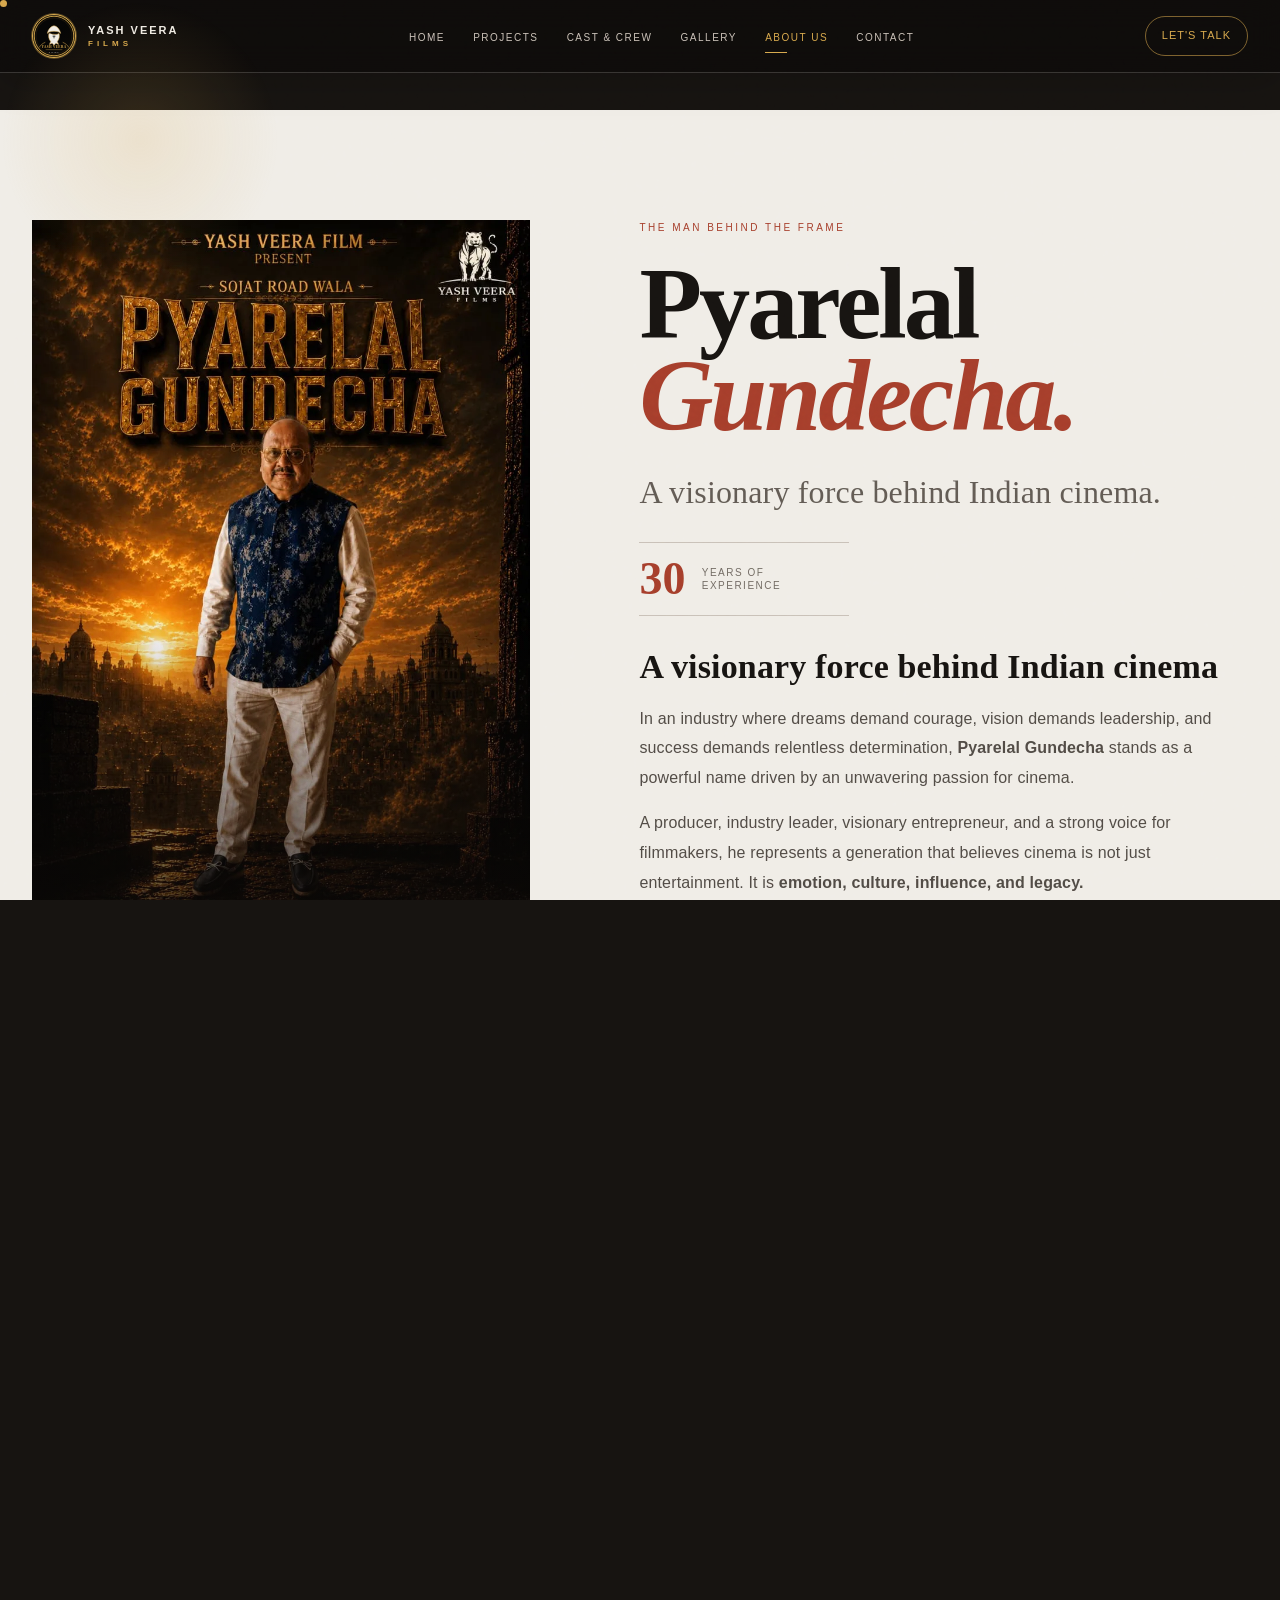
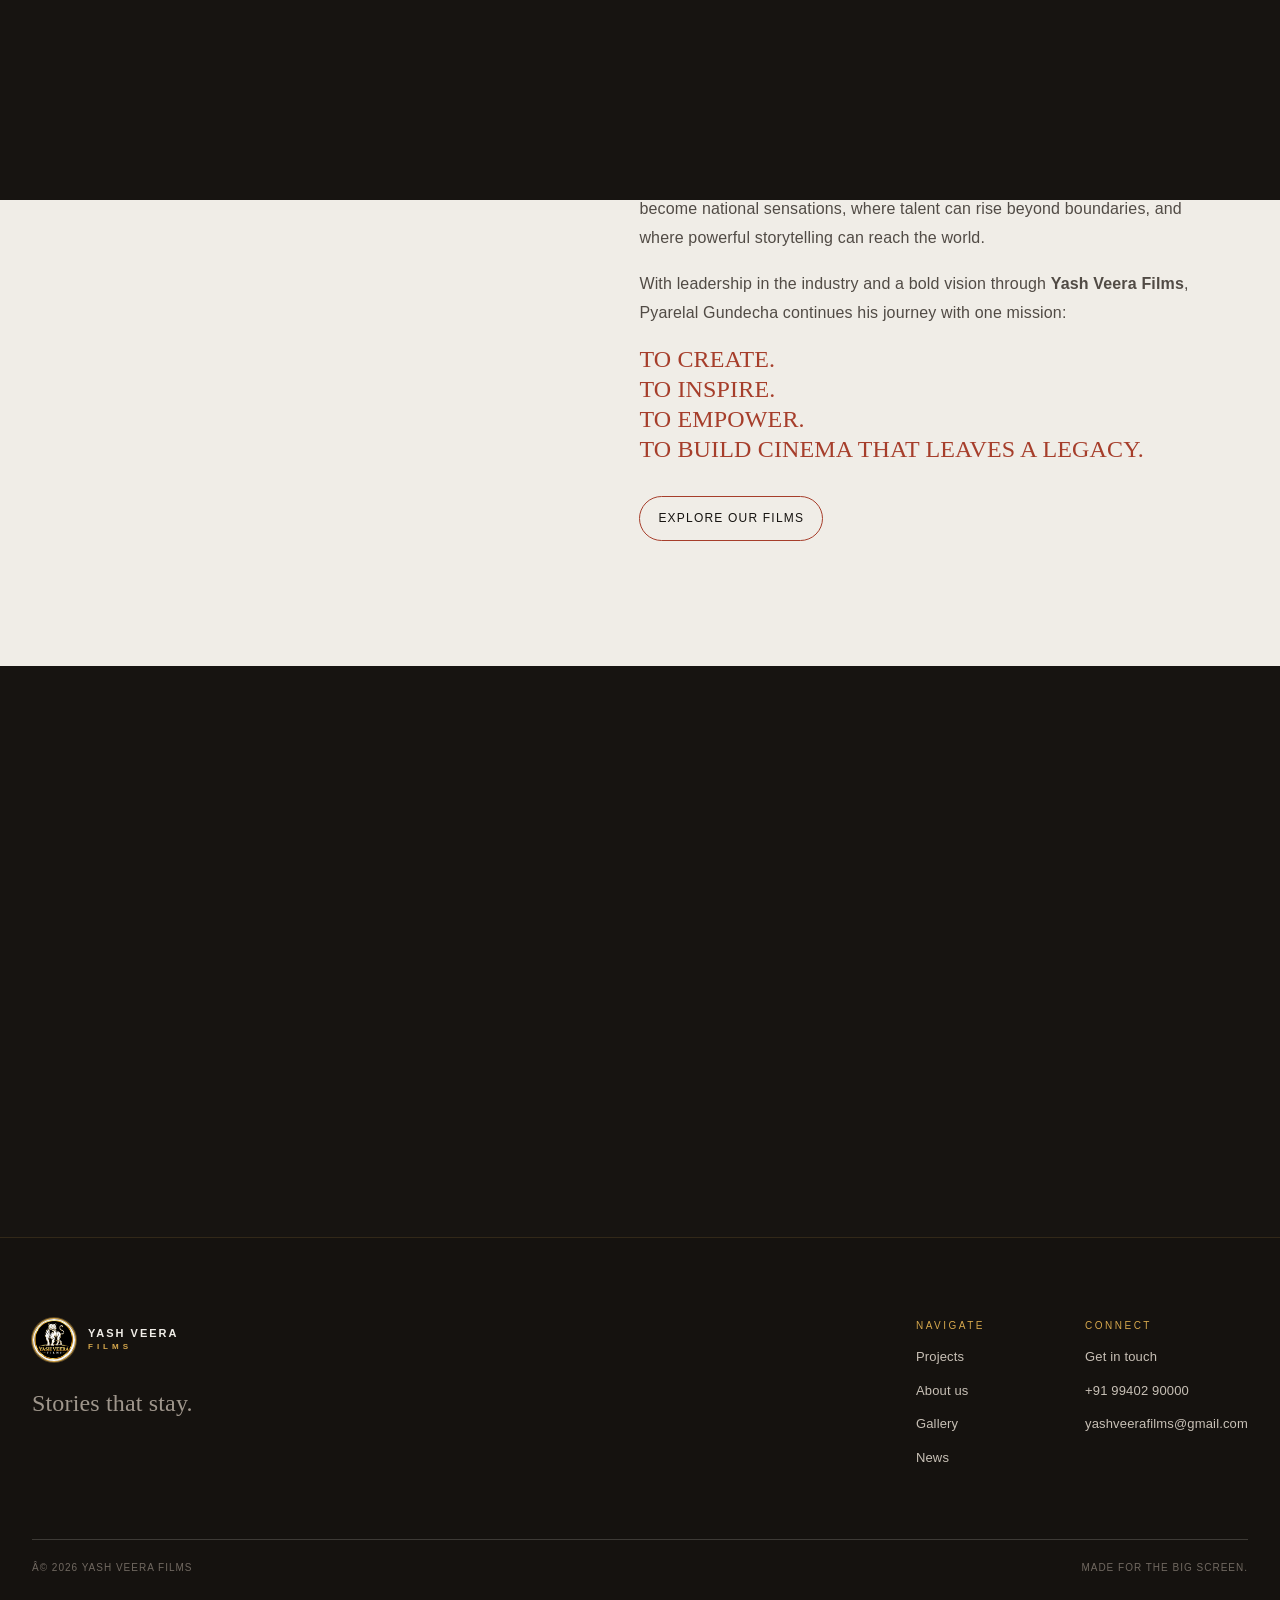
==== commit 281abfe8: "Update website slider and remove unwanted content Co-authored-by: Copilot <223556219+Copilot@users.n" ====
--- a/about.html
+++ b/about.html
@@ -1,30 +1,119 @@
-<!DOCTYPE html>
+﻿<!DOCTYPE html>
 <html lang="en">
 <head>
     <meta charset="UTF-8">
     <meta name="viewport" content="width=device-width, initial-scale=1.0">
     <meta http-equiv="Content-Security-Policy" content="default-src 'self'; connect-src 'self' https://api.web3forms.com; style-src 'self' 'unsafe-inline' https://fonts.googleapis.com; font-src 'self' https://fonts.gstatic.com; img-src 'self' data:; media-src 'self'; script-src 'self' 'unsafe-inline';">
     <meta name="referrer" content="strict-origin-when-cross-origin">
-    <title>Yash Veera Films | About Us</title>
-    <meta name="description" content="Yash Veera Films creates bold, human stories for the big screen.">
-    <meta name="keywords" content="Yash Veera Films, production company, Indian cinema, movies, films, yashveerafilms, yashveerafilm, Pyarelal Gundecha, Pyarelal, Gundecha, tamil film producer, tamil film producer councle">
+    <title>Pyarelal Gundecha | Indian Film Producer & Founder of Yash Veera Films, Chennai</title>
+    <meta name="description" content="Pyarelal Gundecha â€” veteran Indian film producer, founder of Yash Veera Films Chennai, 30+ years in Indian cinema. Executive Committee Member of IMPPA & Tamil Film Producers Council. Producing upcoming film (2026), Ratna, Expected ft. Esther Anil.">
+    <meta name="keywords" content="Pyarelal Gundecha, Pyarelal Gundecha producer, Pyarelal Gundecha Chennai, Indian film producer, Tamil film producer Chennai, Yash Veera Films founder, IMPPA Executive Committee Member, Tamil Film Producers Council, Pyarelal Gundecha biography, Gundecha Pyarelal Sojat Road, Indian film production company founder, upcoming film 2026 producer, Esther Anil Expected film producer, Pan-India film producer India, yashveerafilms, Yash Veera Films, stories that stay">
     <meta name="author" content="Yash Veera Films">
-    <meta name="robots" content="index, follow">
-    <meta property="og:title" content="Yash Veera Films | Stories That Stay">
-    <meta property="og:description" content="Yash Veera Films creates bold, human stories for the big screen.">
-    <meta property="og:image" content="https://yashveerafilms.com/assets/images/brand/logo.svg">
-    <meta property="og:type" content="website">
+    <meta name="robots" content="index, follow, max-snippet:-1, max-image-preview:large, max-video-preview:-1">
+    <meta name="googlebot" content="index, follow, max-snippet:-1, max-image-preview:large, max-video-preview:-1">
+    <!-- â•â•â• GEO â•â•â• -->
+    <meta name="geo.region" content="IN-TN">
+    <meta name="geo.placename" content="Chennai, Tamil Nadu, India">
+    <!-- â•â•â• OPEN GRAPH â•â•â• -->
+    <meta property="og:title" content="Pyarelal Gundecha | Indian Film Producer & Founder, Yash Veera Films">
+    <meta property="og:description" content="Pyarelal Gundecha â€” veteran Indian film producer, founder of Yash Veera Films, 30+ years of bold Tamil and Pan-India cinema from Chennai.">
+    <meta property="og:image" content="https://yashveerafilms.com/assets/images/about/about-us-hero.webp">
+    <meta property="og:image:width" content="1200">
+    <meta property="og:image:height" content="630">
+    <meta property="og:image:alt" content="Pyarelal Gundecha â€” founder and producer of Yash Veera Films, Chennai">
+    <meta property="og:type" content="profile">
+    <meta property="og:profile:first_name" content="Pyarelal">
+    <meta property="og:profile:last_name" content="Gundecha">
+    <meta property="og:profile:username" content="PyarelalGundecha">
+    <meta property="og:site_name" content="Yash Veera Films">
+    <meta property="og:locale" content="en_IN">
     <meta name="twitter:card" content="summary_large_image">
-    <meta name="twitter:title" content="Yash Veera Films | Stories That Stay">
-    <meta name="twitter:description" content="Yash Veera Films creates bold, human stories for the big screen.">
-    <meta name="twitter:image" content="https://yashveerafilms.com/assets/images/brand/logo.svg">
+    <meta name="twitter:site" content="@yashveerafilms">
+    <meta name="twitter:title" content="Pyarelal Gundecha | Indian Film Producer & Founder, Yash Veera Films">
+    <meta name="twitter:description" content="Pyarelal Gundecha â€” 30+ years of bold Indian cinema, founder of Yash Veera Films Chennai, IMPPA Executive Committee Member.">
+    <meta name="twitter:image" content="https://yashveerafilms.com/assets/images/about/about-us-hero.webp">
+    <meta name="twitter:image:alt" content="Pyarelal Gundecha â€” founder of Yash Veera Films">
     <meta property="og:url" content="https://yashveerafilms.com/about.html">
     <link rel="canonical" href="https://yashveerafilms.com/about.html">
+    <link rel="alternate" hreflang="en-in" href="https://yashveerafilms.com/about.html">
+    <link rel="alternate" hreflang="x-default" href="https://yashveerafilms.com/about.html">
+    <script type="application/ld+json">
+    {
+      "@context": "https://schema.org",
+      "@graph": [
+        {
+          "@type": "WebPage",
+          "@id": "https://yashveerafilms.com/about.html#webpage",
+          "url": "https://yashveerafilms.com/about.html",
+          "name": "Pyarelal Gundecha | Indian Film Producer & Founder of Yash Veera Films",
+          "isPartOf": {"@id": "https://yashveerafilms.com/#website"},
+          "breadcrumb": {
+            "@type": "BreadcrumbList",
+            "itemListElement": [
+              {"@type": "ListItem", "position": 1, "name": "Home", "item": "https://yashveerafilms.com/"},
+              {"@type": "ListItem", "position": 2, "name": "About Us", "item": "https://yashveerafilms.com/about.html"}
+            ]
+          },
+          "inLanguage": "en-IN",
+          "dateModified": "2026-09-22"
+        },
+        {
+          "@type": "ProfilePage",
+          "mainEntity": {
+            "@type": "Person",
+            "@id": "https://yashveerafilms.com/about.html#pyarelal-gundecha",
+            "name": "Pyarelal Gundecha",
+            "alternateName": "Gundecha Pyarelal",
+            "jobTitle": "Film Producer & Founder",
+            "description": "Pyarelal Gundecha is a veteran Indian film producer with over 30 years of experience, founder of Yash Veera Films (Chennai), and Executive Committee Member of IMPPA and Tamil Film Producers Council. He produces bold Tamil and Pan-India feature films.",
+            "image": {
+              "@type": "ImageObject",
+              "url": "https://yashveerafilms.com/assets/images/about/about-us-hero.webp",
+              "width": 800,
+              "height": 1200
+            },
+            "url": "https://yashveerafilms.com/about.html",
+            "nationality": {"@type": "Country", "name": "India"},
+            "homeLocation": {
+              "@type": "Place",
+              "name": "Chennai, Tamil Nadu, India"
+            },
+            "worksFor": {
+              "@type": "Organization",
+              "@id": "https://yashveerafilms.com/#organization",
+              "name": "Yash Veera Films",
+              "url": "https://yashveerafilms.com"
+            },
+            "memberOf": [
+              {"@type": "Organization", "name": "Indian Motion Picture Producers' Association", "alternateName": "IMPPA", "roleName": "Executive Committee Member"},
+              {"@type": "Organization", "name": "Tamil Film Producers Council", "roleName": "Executive Committee Member"}
+            ],
+            "knowsAbout": ["Film Production", "Indian Cinema", "Tamil Cinema", "Pan-India Films", "Film Distribution"],
+            "hasOccupation": {
+              "@type": "Occupation",
+              "name": "Film Producer",
+              "occupationLocation": {"@type": "Country", "name": "India"},
+              "skills": "Tamil cinema, Pan-India film production, film financing, talent acquisition"
+            }
+          }
+        }
+      ]
+    }
+    </script>
     <link rel="preconnect" href="https://fonts.googleapis.com">
     <link rel="preconnect" href="https://fonts.gstatic.com" crossorigin>
     <link href="https://fonts.googleapis.com/css2?family=DM+Sans:wght@400;500;700&family=Playfair+Display:wght@600;700;800&display=swap" rel="stylesheet">
     <link rel="stylesheet" href="assets/css/styles.css">
     <link rel="icon" type="image/webp" href="assets/images/brand/favicon.webp">
+    <!-- Google tag (gtag.js) -->
+    <script async src="https://www.googletagmanager.com/gtag/js?id=AW-18514886778"></script>
+    <script>
+      window.dataLayer = window.dataLayer || [];
+      function gtag(){dataLayer.push(arguments);}
+      gtag('js', new Date());
+
+      gtag('config', 'AW-18514886778');
+    </script>
 </head>
 <body class="about-body">
     <div class="film-grain" aria-hidden="true"></div>
@@ -45,7 +134,6 @@
                 <li><a href="projects.html">Projects</a></li>
                 <li><a href="cast.html">Cast & Crew</a></li>
                 <li><a href="gallery.html">Gallery</a></li>
-                <li><a href="news.html">News</a></li>
                 <li><a class="active" aria-current="page" href="about.html">About Us</a></li>
                 <li><a href="contact.html">Contact</a></li>
             </ul>
@@ -58,7 +146,7 @@
         <section id="about-us" class="about-section">
             <div class="container about-layout reveal">
                 <div class="about-visual">
-                    <img loading="lazy" src="assets/images/about/about-us-hero.webp" alt="Pyarelal Gundecha film poster">
+                    <img loading="lazy" src="assets/images/about/about-us-hero.webp" alt="Pyarelal Gundecha â€” founder and producer of Yash Veera Films, Indian film production company, Chennai">
                     <div class="about-visual-label"><span>01 / 01</span><strong>A story worth framing</strong></div>
                 </div>
                 <div class="about-copy">
@@ -88,9 +176,9 @@
         </section>
         <section class="about-signature">
             <div class="container">
-                <p class="eyebrow">Producer · Leader · Visionary · Founder</p>
+                <p class="eyebrow">Producer Â· Leader Â· Visionary Â· Founder</p>
                 <p>He doesn't just believe in stories.<br><em>He believes in the power to make them history.</em></p>
-                <p class="about-signature-note">Yash Veera Films — where vision meets cinema. Where stories become legacy.</p>
+                <p class="about-signature-note">Yash Veera Films â€” where vision meets cinema. Where stories become legacy.</p>
             </div>
         </section>
     </main>
@@ -121,7 +209,7 @@
             </div>
         </div>
         <div class="container footer-bottom">
-            <span>© 2026 Yash Veera Films</span>
+            <span>Â© 2026 Yash Veera Films</span>
             <span>Made for the big screen.</span>
         </div>
     </footer>
--- a/assets/css/styles.css
+++ b/assets/css/styles.css
@@ -13,6 +13,8 @@
 /* Screen-reader only utility */
 .sr-only { position: absolute; width: 1px; height: 1px; padding: 0; margin: -1px; overflow: hidden; clip: rect(0,0,0,0); white-space: nowrap; border: 0; }
 * { box-sizing: border-box; margin: 0; padding: 0; }
+/* Global image safety — prevents overflow on any screen size */
+img { max-width: 100%; display: block; }
 html { scroll-behavior: smooth; }
 body { background: var(--ink); color: var(--paper); font-family: 'DM Sans', sans-serif; line-height: 1.6; overflow-x: hidden; }
 a { color: inherit; text-decoration: none; }
@@ -36,7 +38,7 @@
 .menu-toggle span { background: var(--gold); display: block; height: 1px; margin: 5px 0; width: 20px; }
 .nav-mark span, .text-link span { font-size: 18px; margin-left: 7px; }
 .hero { min-height: 0; position: relative; overflow: hidden; }
-.home-hero { background: var(--ink); display: flex; align-items: flex-end; height: 100vh; height: 100svh; min-height: 100vh; padding-bottom: 0; }
+.home-hero { background: var(--ink); display: flex; align-items: flex-end; aspect-ratio: 16 / 9; height: auto; min-height: 0; padding-bottom: 0; }
 .hero-backdrop { position: absolute; inset: 0; overflow: hidden; }
 .hero-slides { height: 100%; overflow: hidden; position: absolute; right: 0; top: 0; width: 100%; }
 .hero-slides::after { background: linear-gradient(90deg, rgba(23,20,17,.8), transparent 42%), linear-gradient(0deg, rgba(23,20,17,.82), transparent 40%, rgba(23,20,17,.18)); content: ''; inset: 0; pointer-events: none; position: absolute; z-index: 1; }
@@ -73,6 +75,8 @@
 .release-feature { aspect-ratio: 820 / 1280; height: min(72vh, 720px); justify-self: start; max-width: 500px; overflow: hidden; position: relative; width: 100%; }
 .release-feature img { height: 100%; object-fit: contain; transition: transform .8s; width: 100%; }
 .release-feature:hover img { transform: scale(1.04); }
+.release-feature.no-poster { background: var(--ink); }
+.release-feature.no-poster .release-caption { background: none; }
 .release-caption { background: linear-gradient(transparent, rgba(0,0,0,.86)); bottom: 0; color: white; padding: 120px 42px 38px; position: absolute; width: 100%; }
 .release-caption span { color: var(--gold); font-size: 10px; letter-spacing: 1.5px; text-transform: uppercase; }
 .release-caption h3 { font-size: 46px; margin: 8px 0; }
@@ -98,10 +102,10 @@
 .studio-copy .text-link, .people-copy .text-link { border-color: var(--red); color: var(--ink); }
 .home-gallery-section { background: #25201c; }
 .home-gallery-section .section-heading h2 { color: var(--paper); }
-.home-gallery-grid { display: grid; gap: 16px; grid-template-columns: 1fr 1fr; grid-template-rows: 320px 320px; }
-.home-gallery-grid a { border-radius: 12px; box-shadow: 0 12px 35px rgba(0,0,0,0.4); overflow: hidden; position: relative; transition: transform 0.4s cubic-bezier(0.165, 0.84, 0.44, 1), box-shadow 0.4s cubic-bezier(0.165, 0.84, 0.44, 1); }
+.home-gallery-grid { display: grid; gap: 16px; grid-template-columns: 1fr 1fr; grid-template-rows: unset; }
+.home-gallery-grid a { aspect-ratio: 4 / 3; border-radius: 12px; box-shadow: 0 12px 35px rgba(0,0,0,0.4); overflow: hidden; position: relative; transition: transform 0.4s cubic-bezier(0.165, 0.84, 0.44, 1), box-shadow 0.4s cubic-bezier(0.165, 0.84, 0.44, 1); }
 .home-gallery-grid a:first-child { grid-column: unset; height: unset; }
-.home-gallery-grid img { background: #302923; height: 100%; object-fit: cover; object-position: center 20%; transition: transform .8s cubic-bezier(0.2, 0.8, 0.2, 1); width: 100%; }
+.home-gallery-grid img { background: #302923; position: absolute; inset: 0; height: 100%; width: 100%; object-fit: cover; object-position: center 20%; transition: transform .8s cubic-bezier(0.2, 0.8, 0.2, 1); }
 .home-gallery-grid a:hover { box-shadow: 0 20px 45px rgba(0,0,0,0.65); transform: translateY(-6px); }
 .home-gallery-grid a:hover img { transform: scale(1.05); }
 .home-gallery-grid a::after { background: linear-gradient(0deg, rgba(0,0,0,.65), transparent 55%); content: ''; inset: 0; position: absolute; }
@@ -121,6 +125,7 @@
 .film-row:hover { background: rgba(215,168,77,.07); padding: 0 22px; }
 .film-no { color: var(--gold); font-size: 11px; }
 .film-row img { height: 95px; object-fit: cover; width: 115px; }
+.film-row.no-poster { grid-template-columns: 60px 1fr 50px; }
 .film-row h3 { font-size: 32px; font-weight: 600; }
 .film-row p { color: var(--muted); font-size: 11px; letter-spacing: 1px; margin-top: 5px; text-transform: uppercase; }
 .film-arrow { color: var(--gold); font-size: 25px; text-align: right; }
@@ -297,22 +302,148 @@
 .projects-intro > p:last-child { color: var(--muted); font-size: 16px; }
 .project-cards { display: grid; gap: 25px; grid-template-columns: repeat(3, 1fr); padding-bottom: 110px; }
 .project-card { background: #302923; overflow: hidden; }
-.project-card img { display: block; height: auto; object-fit: contain; transition: transform .6s; width: 100%; }
+/* Uniform poster area — all film posters are portrait so 2:3 ratio fits them all */
+.project-card .project-card-img {
+    aspect-ratio: 2 / 3;
+    overflow: hidden;
+    position: relative;
+    background: #1a1410;
+}
+.project-card img {
+    display: block;
+    position: absolute;
+    inset: 0;
+    width: 100%;
+    height: 100%;
+    object-fit: contain;        /* show full poster — no cropping */
+    object-position: center;
+    transition: transform .6s;
+}
 .project-card:hover img { transform: scale(1.04); }
 .project-card > div { border-top: 1px solid var(--line); padding: 22px; }
 .project-card h3 { color: var(--paper); font-size: 29px; margin: 8px 0 3px; }
 .project-card > div > p:last-child { color: var(--muted); font-size: 11px; letter-spacing: 1px; text-transform: uppercase; }
 .project-card > div > p.project-description { color: #c8c0b6; font-size: 13px; letter-spacing: 0; line-height: 1.7; margin-top: 20px; text-transform: none; }
 .project-card > div > p.project-description a { color: var(--gold); text-decoration: underline; text-underline-offset: 3px; }
-@media (max-width: 800px) { .project-cards { grid-template-columns: 1fr; padding-bottom: 60px; } .project-card img { height: auto; } }
+.project-card.no-poster > div { border-top: 0; min-height: 180px; }
+@media (max-width: 800px) { .project-cards { grid-template-columns: 1fr; padding-bottom: 60px; } }
+@media (max-width: 800px) { .film-row.no-poster { grid-template-columns: 25px 1fr 20px; } }
+
+/* ── Refined visual system ── */
+:root {
+    --ink-deep: #0e0c0b;
+    --paper-bright: #f8f5ef;
+    --gold-light: #f0ca75;
+    --red-deep: #7f291f;
+    --shadow-soft: 0 24px 70px rgba(0,0,0,.18);
+}
+body { background: var(--ink-deep); letter-spacing: .01em; }
+.container { width: min(1240px, calc(100% - 64px)); }
+.navbar { background: rgba(14,12,11,.72); border-bottom-color: rgba(240,202,117,.16); padding: 20px 0; }
+.navbar.scrolled, body:not(.home-page) .navbar { background: rgba(14,12,11,.9) !important; box-shadow: 0 10px 35px rgba(0,0,0,.16); padding: 14px 0; }
+.nav-container { width: min(1320px, calc(100% - 64px)); }
+.logo { gap: 12px; }
+.brand-logo { border-width: 1px; height: 44px; width: 44px; }
+.nav-links { align-items: center; gap: clamp(16px, 2.2vw, 32px); }
+.nav-links a { font-size: 10px; letter-spacing: 1.5px; }
+.nav-mark { border: 1px solid rgba(215,168,77,.55); border-radius: 999px; padding: 10px 16px; transition: background .25s, color .25s, transform .25s; }
+.nav-mark:hover { background: var(--gold); color: var(--ink); transform: translateY(-2px); }
+.home-hero { min-height: 0; }
+.hero-slides::after { background: linear-gradient(90deg, rgba(14,12,11,.9), rgba(14,12,11,.2) 58%, rgba(14,12,11,.28)), linear-gradient(0deg, rgba(14,12,11,.86), transparent 44%, rgba(14,12,11,.15)); }
+.hero-copy { display: block; max-width: 600px; }
+.hero-copy h1 { font-size: clamp(58px, 8vw, 112px); text-shadow: 0 12px 35px rgba(0,0,0,.25); }
+.hero-intro { color: #eee5da; font-size: 16px; }
+.hero-cta-anim, .hero-copy .text-link { border: 1px solid rgba(215,168,77,.7); border-radius: 999px; margin-top: 30px; padding: 13px 20px; transition: background .25s, color .25s, transform .25s; }
+.hero-copy .text-link:hover { background: var(--gold); color: var(--ink); transform: translateY(-3px); }
+.hero-film-label strong { color: var(--gold-light); font-size: 32px; }
+.hero-controls { background: rgba(14,12,11,.42); border: 1px solid rgba(240,237,231,.18); border-radius: 999px; bottom: 28px; padding: 11px 15px; }
+.section-pad { padding: clamp(82px, 10vw, 140px) 0; }
+.section-heading { margin-bottom: 54px; }
+.section-heading h2 { letter-spacing: -.03em; }
+.text-link { border: 1px solid currentColor; border-radius: 999px; margin-top: 0; padding: 12px 18px; transition: background .25s, color .25s, transform .25s; }
+.text-link:hover { background: var(--gold); border-color: var(--gold); color: var(--ink); transform: translateY(-3px); }
+.trending-section { background: linear-gradient(135deg, #17120f, #282019) !important; }
+.trending-grid, .journal-grid, .project-cards { gap: 24px; }
+.trending-card, .news-card, .project-card { border: 1px solid rgba(215,168,77,.12); border-radius: 18px; box-shadow: 0 14px 45px rgba(0,0,0,.12); overflow: hidden; transition: border-color .3s, box-shadow .3s, transform .3s; }
+.trending-card:hover, .news-card:hover, .project-card:hover { border-color: rgba(215,168,77,.5); box-shadow: var(--shadow-soft); transform: translateY(-7px); }
+.trending-card-content, .news-card-content { padding: 26px; }
+.trending-card h3, .news-card h3 { line-height: 1.15; }
+.release-section { background: var(--paper-bright); }
+.release-grid { gap: clamp(40px, 8vw, 110px); }
+.release-feature { border-radius: 20px; box-shadow: var(--shadow-soft); }
+.release-feature.no-poster { background: linear-gradient(145deg, #251c17, #0d0b0a); }
+.release-caption { padding: 150px 48px 42px; }
+.release-side { border-left-color: rgba(127,41,31,.35); }
+.side-copy { color: #625a52; }
+.films-section { background: linear-gradient(145deg, #1d1714, #0e0c0b); }
+.film-list { border-top-color: rgba(215,168,77,.22); }
+.film-row { border-bottom-color: rgba(215,168,77,.16); min-height: 132px; }
+.film-row:hover { background: rgba(215,168,77,.1); padding-left: 18px; }
+.project-card { background: #211a16; }
+.project-card > div { padding: 26px; }
+.project-card h3 { color: var(--paper-bright); }
+.project-card .project-card-img { background: #120f0d; }
+.gallery-grid img, .home-gallery-grid img { transition: transform .7s cubic-bezier(.16,1,.3,1), filter .4s; }
+.gallery-item:hover img, .home-gallery-grid a:hover img { filter: saturate(1.12); transform: scale(1.06); }
+footer { border-top: 1px solid rgba(215,168,77,.15); }
+.footer-links a { transition: color .2s, padding-left .2s; }
+.footer-links a:hover { color: var(--gold-light); padding-left: 5px; }
+@media (max-width: 800px) {
+    .container, .nav-container { width: min(100% - 40px, 620px); }
+    .navbar { padding: 14px 0; }
+    .nav-links { background: rgba(14,12,11,.98); border: 1px solid rgba(215,168,77,.2); border-radius: 14px; box-shadow: 0 20px 50px rgba(0,0,0,.35); margin-top: 12px; padding: 10px 18px; }
+    .nav-links li { padding: 12px 0; }
+    .nav-mark { padding: 8px 11px; }
+    .home-hero { aspect-ratio: 16 / 9; min-height: 0; }
+    .hero-copy { bottom: 90px; left: 20px; right: 20px; }
+    .hero-copy h1 { font-size: clamp(50px, 15vw, 78px); }
+    .hero-film-label { bottom: 145px; right: 20px; }
+    .hero-film-label strong { font-size: 22px; }
+    .hero-controls { bottom: 25px; left: 20px; right: auto; }
+    .section-heading { align-items: flex-start; gap: 22px; }
+    .section-heading .text-link { align-self: flex-start; }
+    .trending-grid, .journal-grid, .project-cards { gap: 18px; }
+    .trending-card-content, .news-card-content { padding: 22px; }
+    .release-caption { padding: 100px 24px 26px; }
+    .release-caption h3 { font-size: 38px; }
+}
+.hero-slide.active img,
+.hero-slide:nth-child(2).active img,
+.hero-slide:nth-child(4).active img {
+    animation: none;
+    transform: none;
+}
+.hero-slide img,
+.hero-slide video {
+    background: transparent;
+    object-fit: contain;
+    position: relative;
+    z-index: 1;
+}
+.hero-slide::before {
+    background: inherit;
+    background-position: center;
+    background-size: cover;
+    content: '';
+    filter: blur(24px) brightness(.55) saturate(.9);
+    inset: -28px;
+    opacity: .8;
+    position: absolute;
+    z-index: 0;
+}
 
 @media (max-width: 800px) {
     .studio-grid, .people-grid { display: block; }
     .studio-copy, .people-copy { margin-top: 38px; }
     .studio-copy > p, .people-copy > p { font-size: 21px; }
-    .home-gallery-grid { gap: 10px; grid-template-columns: 1fr 1fr; grid-template-rows: 200px 200px; }
-    .home-gallery-grid a { aspect-ratio: unset; height: unset; }
-    .home-gallery-grid a:first-child { grid-column: unset; height: unset; }
+    /* Tighten the gap and use a slightly taller ratio on small screens */
+    .home-gallery-grid {
+        gap: 10px;
+        grid-template-columns: 1fr 1fr;
+    }
+    .home-gallery-grid a {
+        aspect-ratio: 3 / 2;    /* slightly taller than 4:3 gives better crop on portrait photos */
+    }
     .home-gallery-grid span { bottom: 13px; left: 14px; }
     .home-contact { align-items: flex-start; display: flex; gap: 40px; }
     .contact-circle { flex: 0 0 78px; font-size: 25px; height: 78px; width: 78px; }
@@ -1053,11 +1184,30 @@
 .news-card-img img {
     width: 100%;
     height: 100%;
-    object-fit: cover;
+    object-fit: contain;
+    background: #0d0b09;
     transition: transform 0.6s cubic-bezier(0.2, 0.8, 0.2, 1);
 }
 .news-card:hover .news-card-img img {
     transform: scale(1.08);
+}
+.news-number {
+    position: absolute;
+    top: 14px;
+    left: 14px;
+    z-index: 2;
+    background: var(--gold);
+    color: var(--ink);
+    font-family: 'Playfair Display', serif;
+    font-size: 13px;
+    font-weight: 700;
+    letter-spacing: 1.5px;
+    line-height: 1;
+    padding: 6px 10px;
+    border-radius: 4px;
+    box-shadow: 0 2px 10px rgba(0,0,0,0.45);
+    pointer-events: none;
+    user-select: none;
 }
 .news-card-content {
     padding: 28px;
@@ -1135,32 +1285,51 @@
     transform: translateX(4px);
 }
 
-/* Featured card — full width, side by side on desktop */
+/* Featured card — full width, image left / text right */
 .news-featured {
     grid-column: 1 / -1;
     display: grid;
-    grid-template-columns: 1fr 1fr; /* exactly half screen for image, half for text */
+    grid-template-columns: 1fr 1fr;
     gap: 0;
     background: rgba(23, 20, 17, 0.8);
     border: 1px solid var(--glass-border);
     border-radius: 16px;
     overflow: hidden;
-    align-items: center;
-    height: 50vh;
     min-height: 400px;
     max-height: 550px;
 }
+/* Image column — position:relative so the img can be absolute-filled */
 .news-featured .news-card-img {
+    position: relative;
+    overflow: hidden;
+    min-height: 400px;         /* same as card min-height so it never collapses */
+}
+.news-featured .news-card-img img {
+    position: absolute;
+    inset: 0;
+    width: 100%;
     height: 100%;
-    min-height: unset;
-}
-.news-featured .news-card-img img {
-    object-fit: contain; /* display full image without cropping */
-    object-position: center; 
-    height: 100%;
+    object-fit: contain;
+    background: #0d0b09;
+    object-position: center top;
+}
+/* Poster images — show full poster with dark letterbox fill */
+.news-featured.news-poster .news-card-img img {
+    object-fit: contain;
+    object-position: center;
+    background: #0d0b09;
+}
+/* Pan-India crew image — center the shot */
+.news-featured .news-pan-india-img img {
+    object-fit: cover;
+    object-position: center center;
 }
 .news-featured .news-card-content {
     padding: 50px 48px;
+    display: flex;
+    flex-direction: column;
+    justify-content: center;
+    overflow-y: auto;
 }
 .news-featured h3 {
     font-size: clamp(26px, 3.5vw, 44px);
@@ -1180,6 +1349,7 @@
         grid-column: 1 / -1;
         grid-template-columns: 1fr 1fr;
         min-height: 360px;
+        max-height: 480px;
     }
     .news-featured .news-card-img {
         min-height: 360px;
@@ -1209,18 +1379,26 @@
     .news-featured {
         grid-column: 1 / -1;
         grid-template-columns: 1fr;
-        height: auto;
         min-height: unset;
         max-height: none;
     }
     .news-featured .news-card-img {
-        height: auto; /* Allow full image height */
-        min-height: unset;
+        min-height: 260px;
+        height: 260px;
     }
     .news-featured .news-card-img img {
-        height: auto;
-        object-fit: contain; /* Ensure no cropping */
-        object-position: center; 
+        object-fit: cover;
+        object-position: center top;
+    }
+    /* Poster cards: taller on mobile so the full poster is visible */
+    .news-featured.news-poster .news-card-img {
+        height: 340px;
+        min-height: 340px;
+    }
+    .news-featured.news-poster .news-card-img img {
+        object-fit: contain;
+        object-position: center;
+        background: #0d0b09;
     }
     .news-featured .news-card-content {
         padding: 28px 24px;
@@ -1269,7 +1447,8 @@
 .trending-card-img img {
     width: 100%;
     height: 100%;
-    object-fit: cover;
+    object-fit: contain;
+    background: #0d0b09;
     object-position: center top;
 }
 .trending-card-content {
@@ -1302,5 +1481,36 @@
 @media (max-width: 900px) {
     .trending-grid {
         grid-template-columns: 1fr;
-    }
-}
+        gap: 16px;
+    }
+    /* When stacked vertically, release the fixed 160px card height */
+    .trending-card {
+        height: auto;
+        min-height: 110px;
+    }
+    /* Shrink the thumbnail to a square-ish size so text has room */
+    .trending-card-img {
+        width: 130px;
+        min-height: 110px;
+        flex-shrink: 0;
+    }
+    .trending-card-img img {
+        height: 100%;
+        object-fit: cover;
+        object-position: center;
+    }
+    .trending-card-content {
+        padding: 12px 16px;
+    }
+    .trending-card h3 {
+        font-size: 14px;
+    }
+}
+
+@media (max-width: 480px) {
+    /* On very small phones keep the image proportional */
+    .trending-card-img {
+        width: 110px;
+        min-height: 100px;
+    }
+}
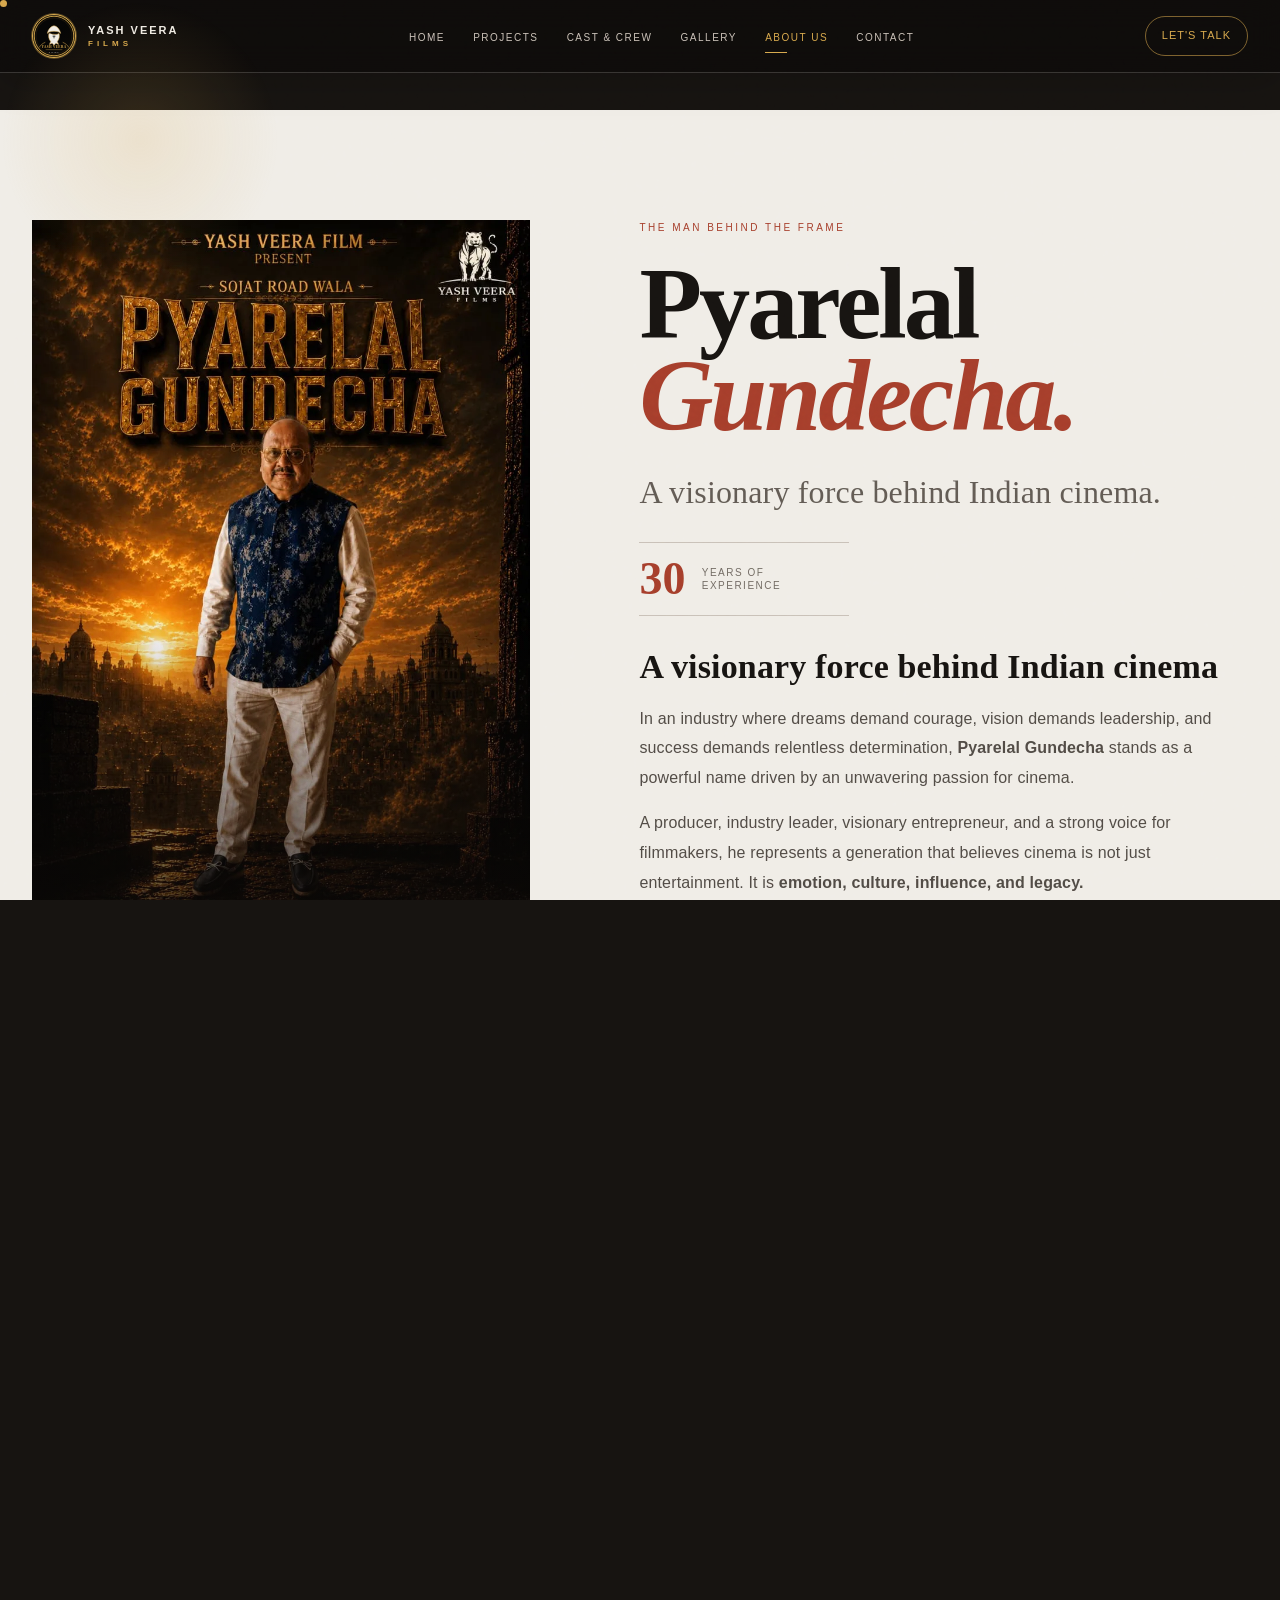
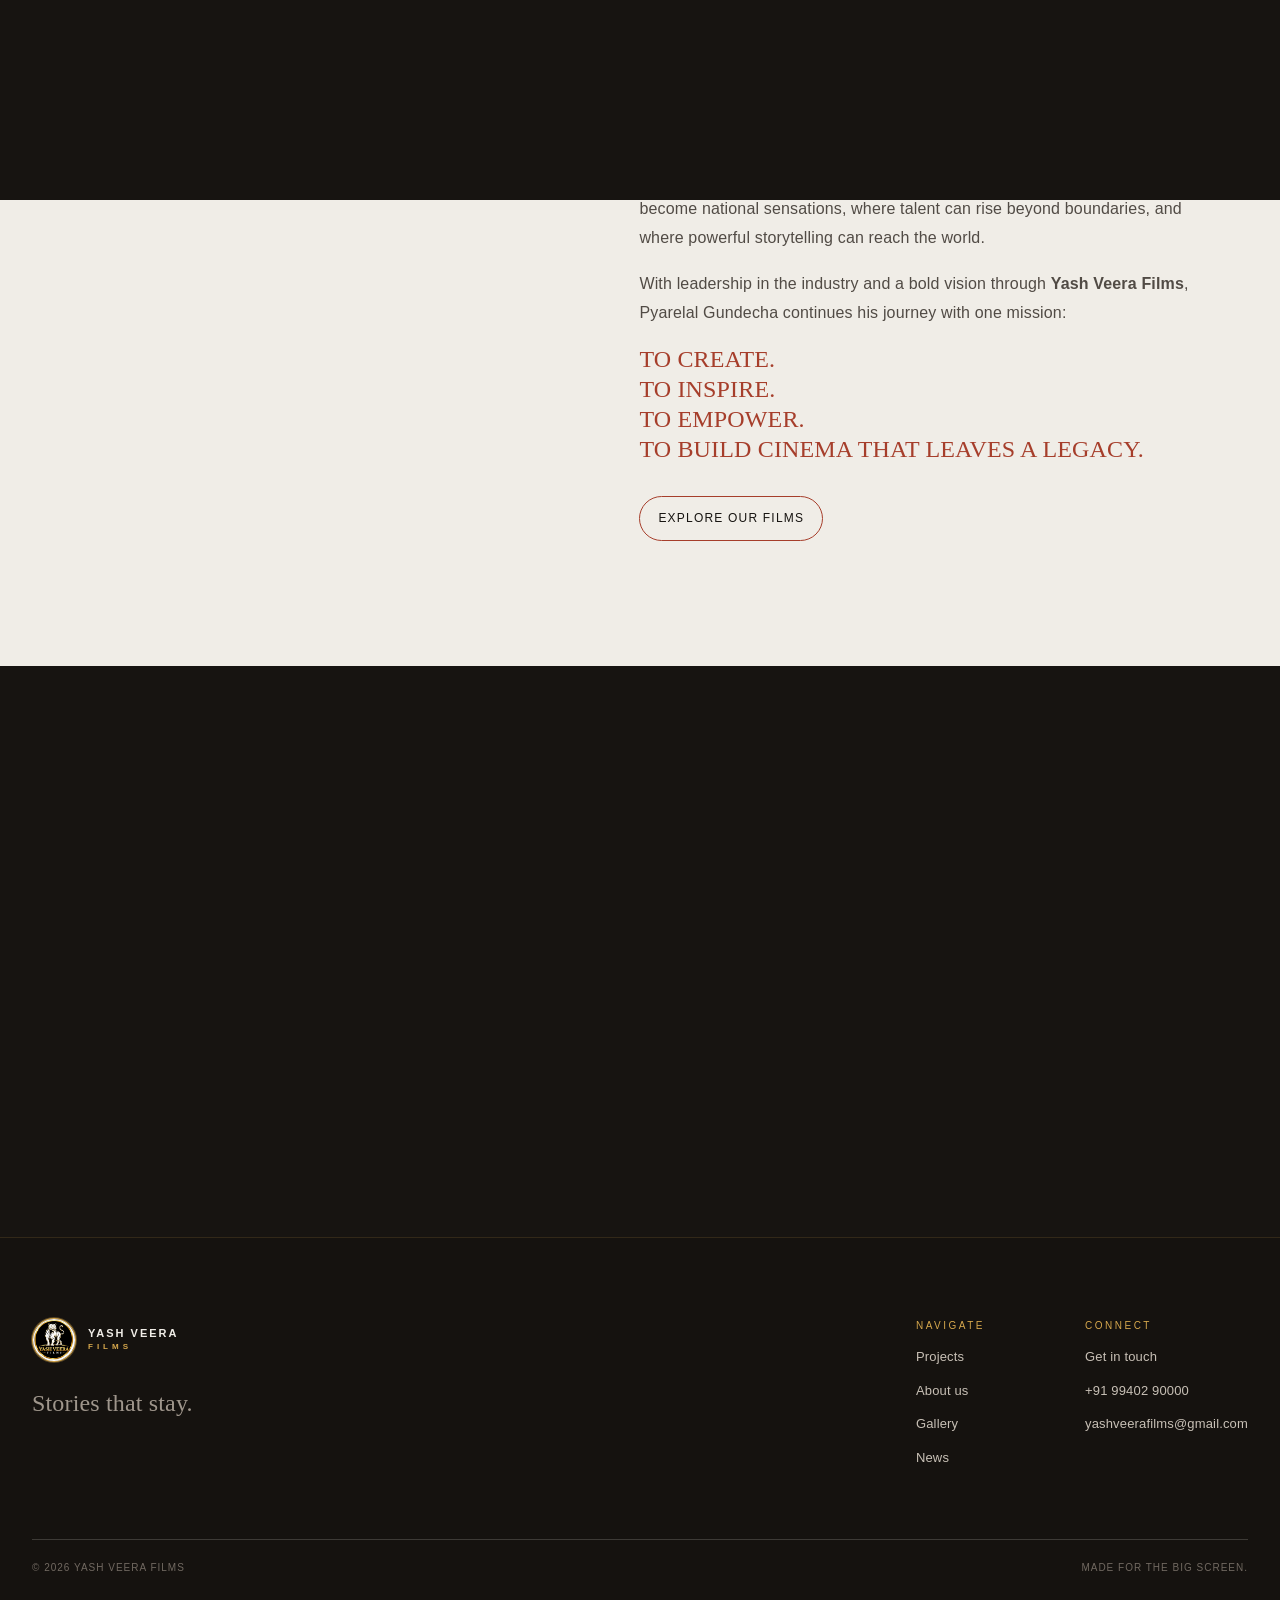
==== commit 92406c3b: "Clean unwanted symbols from website Co-authored-by: Copilot <223556219+Copilot@users.noreply.github." ====
--- a/about.html
+++ b/about.html
@@ -1,4 +1,4 @@
-﻿<!DOCTYPE html>
+<!DOCTYPE html>
 <html lang="en">
 <head>
     <meta charset="UTF-8">
@@ -6,21 +6,21 @@
     <meta http-equiv="Content-Security-Policy" content="default-src 'self'; connect-src 'self' https://api.web3forms.com; style-src 'self' 'unsafe-inline' https://fonts.googleapis.com; font-src 'self' https://fonts.gstatic.com; img-src 'self' data:; media-src 'self'; script-src 'self' 'unsafe-inline';">
     <meta name="referrer" content="strict-origin-when-cross-origin">
     <title>Pyarelal Gundecha | Indian Film Producer & Founder of Yash Veera Films, Chennai</title>
-    <meta name="description" content="Pyarelal Gundecha â€” veteran Indian film producer, founder of Yash Veera Films Chennai, 30+ years in Indian cinema. Executive Committee Member of IMPPA & Tamil Film Producers Council. Producing upcoming film (2026), Ratna, Expected ft. Esther Anil.">
+    <meta name="description" content="Pyarelal Gundecha — veteran Indian film producer, founder of Yash Veera Films Chennai, 30+ years in Indian cinema. Executive Committee Member of IMPPA & Tamil Film Producers Council. Producing upcoming film (2026), Ratna, Expected ft. Esther Anil.">
     <meta name="keywords" content="Pyarelal Gundecha, Pyarelal Gundecha producer, Pyarelal Gundecha Chennai, Indian film producer, Tamil film producer Chennai, Yash Veera Films founder, IMPPA Executive Committee Member, Tamil Film Producers Council, Pyarelal Gundecha biography, Gundecha Pyarelal Sojat Road, Indian film production company founder, upcoming film 2026 producer, Esther Anil Expected film producer, Pan-India film producer India, yashveerafilms, Yash Veera Films, stories that stay">
     <meta name="author" content="Yash Veera Films">
     <meta name="robots" content="index, follow, max-snippet:-1, max-image-preview:large, max-video-preview:-1">
     <meta name="googlebot" content="index, follow, max-snippet:-1, max-image-preview:large, max-video-preview:-1">
-    <!-- â•â•â• GEO â•â•â• -->
+    <!-- === GEO === -->
     <meta name="geo.region" content="IN-TN">
     <meta name="geo.placename" content="Chennai, Tamil Nadu, India">
-    <!-- â•â•â• OPEN GRAPH â•â•â• -->
+    <!-- === OPEN GRAPH === -->
     <meta property="og:title" content="Pyarelal Gundecha | Indian Film Producer & Founder, Yash Veera Films">
-    <meta property="og:description" content="Pyarelal Gundecha â€” veteran Indian film producer, founder of Yash Veera Films, 30+ years of bold Tamil and Pan-India cinema from Chennai.">
+    <meta property="og:description" content="Pyarelal Gundecha — veteran Indian film producer, founder of Yash Veera Films, 30+ years of bold Tamil and Pan-India cinema from Chennai.">
     <meta property="og:image" content="https://yashveerafilms.com/assets/images/about/about-us-hero.webp">
     <meta property="og:image:width" content="1200">
     <meta property="og:image:height" content="630">
-    <meta property="og:image:alt" content="Pyarelal Gundecha â€” founder and producer of Yash Veera Films, Chennai">
+    <meta property="og:image:alt" content="Pyarelal Gundecha — founder and producer of Yash Veera Films, Chennai">
     <meta property="og:type" content="profile">
     <meta property="og:profile:first_name" content="Pyarelal">
     <meta property="og:profile:last_name" content="Gundecha">
@@ -30,9 +30,9 @@
     <meta name="twitter:card" content="summary_large_image">
     <meta name="twitter:site" content="@yashveerafilms">
     <meta name="twitter:title" content="Pyarelal Gundecha | Indian Film Producer & Founder, Yash Veera Films">
-    <meta name="twitter:description" content="Pyarelal Gundecha â€” 30+ years of bold Indian cinema, founder of Yash Veera Films Chennai, IMPPA Executive Committee Member.">
+    <meta name="twitter:description" content="Pyarelal Gundecha — 30+ years of bold Indian cinema, founder of Yash Veera Films Chennai, IMPPA Executive Committee Member.">
     <meta name="twitter:image" content="https://yashveerafilms.com/assets/images/about/about-us-hero.webp">
-    <meta name="twitter:image:alt" content="Pyarelal Gundecha â€” founder of Yash Veera Films">
+    <meta name="twitter:image:alt" content="Pyarelal Gundecha — founder of Yash Veera Films">
     <meta property="og:url" content="https://yashveerafilms.com/about.html">
     <link rel="canonical" href="https://yashveerafilms.com/about.html">
     <link rel="alternate" hreflang="en-in" href="https://yashveerafilms.com/about.html">
@@ -146,7 +146,7 @@
         <section id="about-us" class="about-section">
             <div class="container about-layout reveal">
                 <div class="about-visual">
-                    <img loading="lazy" src="assets/images/about/about-us-hero.webp" alt="Pyarelal Gundecha â€” founder and producer of Yash Veera Films, Indian film production company, Chennai">
+                    <img loading="lazy" src="assets/images/about/about-us-hero.webp" alt="Pyarelal Gundecha — founder and producer of Yash Veera Films, Indian film production company, Chennai">
                     <div class="about-visual-label"><span>01 / 01</span><strong>A story worth framing</strong></div>
                 </div>
                 <div class="about-copy">
@@ -176,9 +176,9 @@
         </section>
         <section class="about-signature">
             <div class="container">
-                <p class="eyebrow">Producer Â· Leader Â· Visionary Â· Founder</p>
+                <p class="eyebrow">Producer · Leader · Visionary · Founder</p>
                 <p>He doesn't just believe in stories.<br><em>He believes in the power to make them history.</em></p>
-                <p class="about-signature-note">Yash Veera Films â€” where vision meets cinema. Where stories become legacy.</p>
+                <p class="about-signature-note">Yash Veera Films — where vision meets cinema. Where stories become legacy.</p>
             </div>
         </section>
     </main>
@@ -209,7 +209,7 @@
             </div>
         </div>
         <div class="container footer-bottom">
-            <span>Â© 2026 Yash Veera Films</span>
+            <span>© 2026 Yash Veera Films</span>
             <span>Made for the big screen.</span>
         </div>
     </footer>
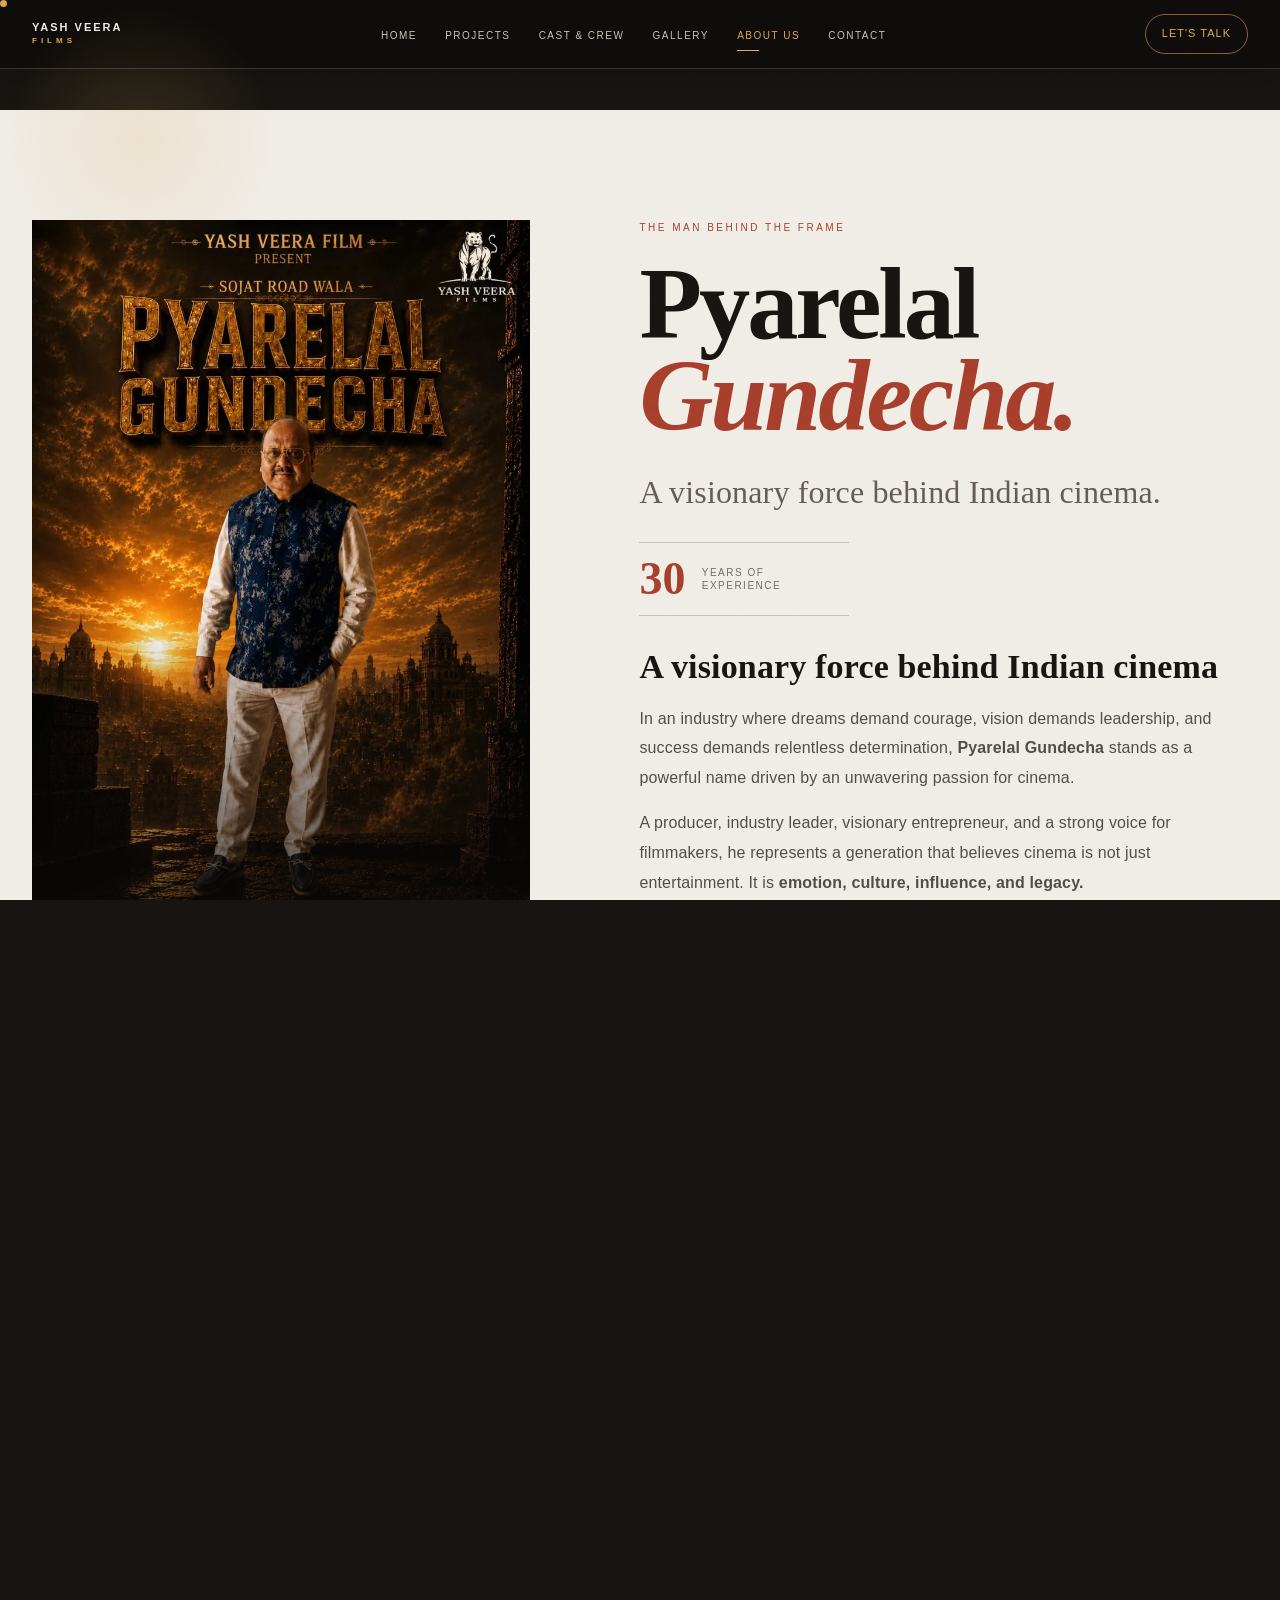
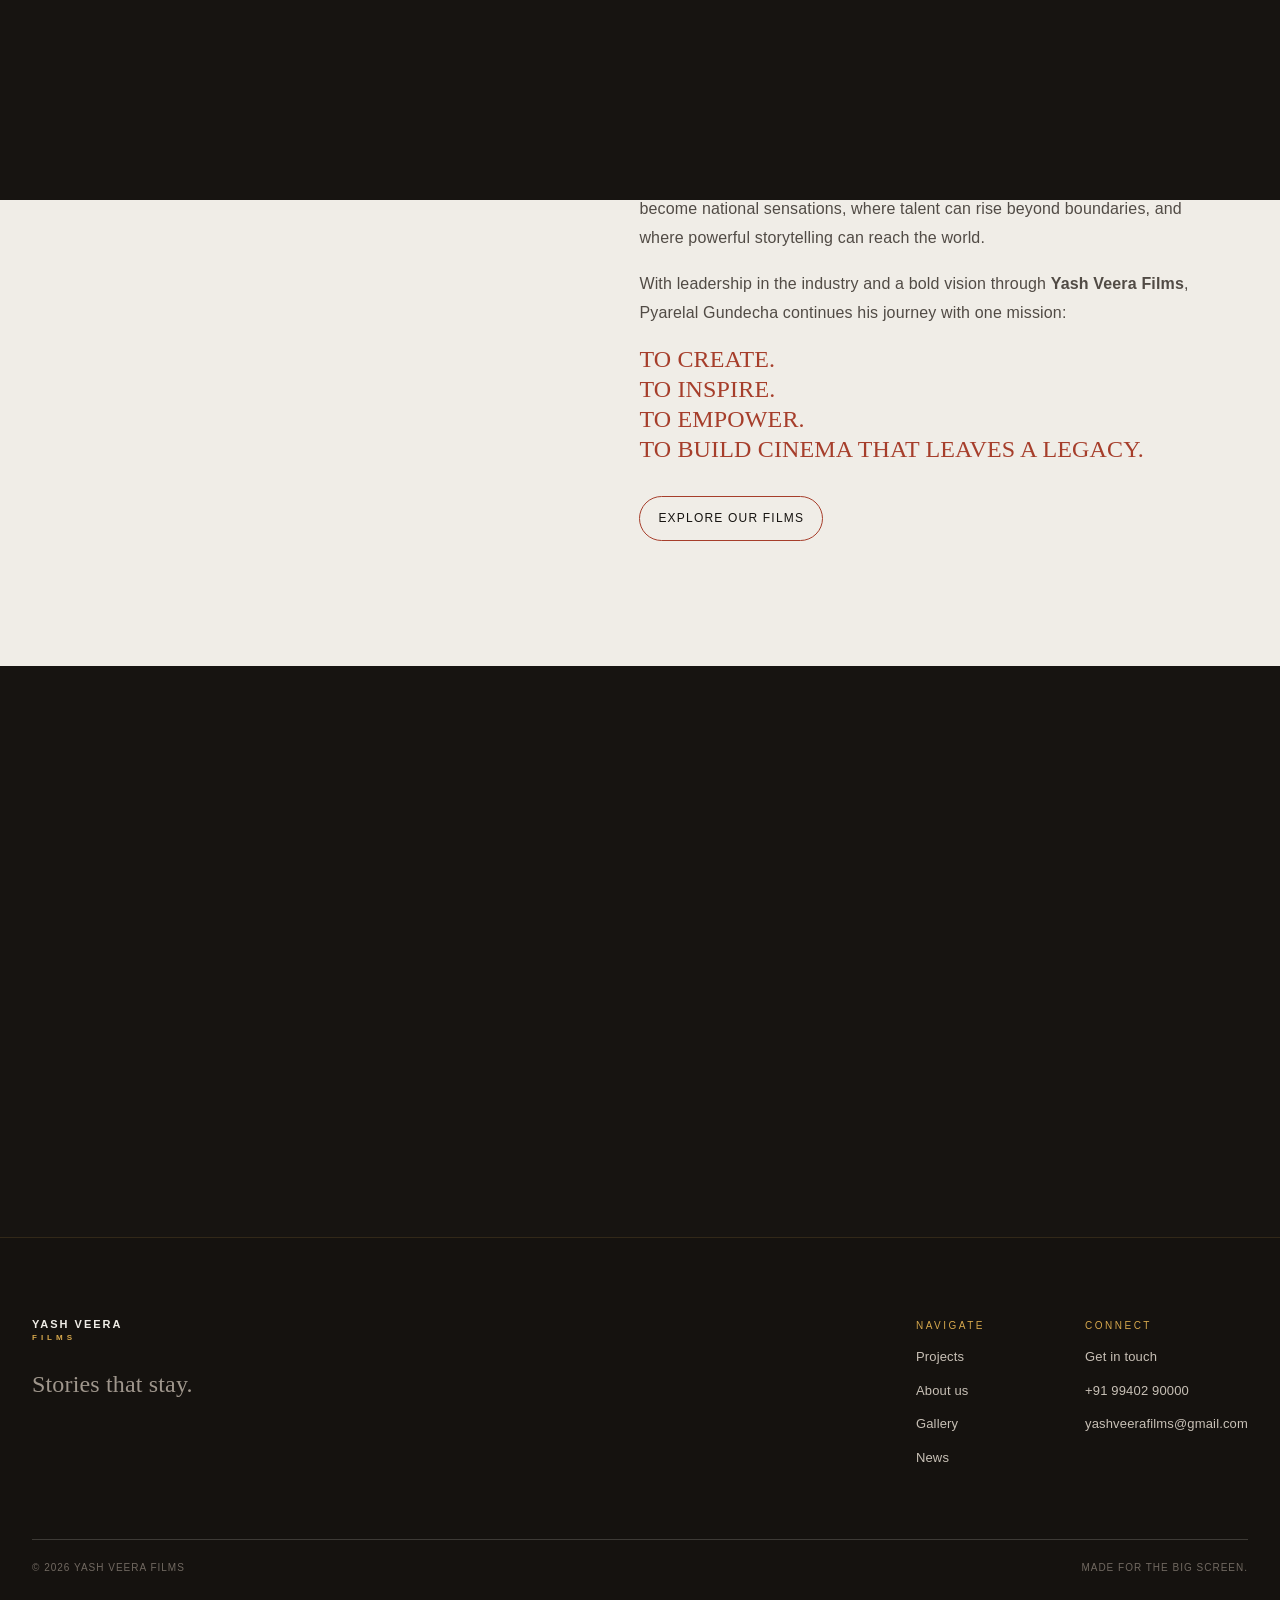
==== commit 552a33c8: "Remove unwanted circular logo Co-authored-by: Copilot <223556219+Copilot@users.noreply.github.com>" ====
--- a/about.html
+++ b/about.html
@@ -124,9 +124,6 @@
     <nav id="navbar" class="navbar scrolled">
         <div class="nav-container">
             <a href="index.html" class="logo" aria-label="Yash Veera Films home">
-                <video class="brand-logo" autoplay muted loop playsinline poster="assets/images/brand/logo.svg" aria-label="Yash Veera Films logo">
-                    <source src="assets/video/logo-video.mp4" type="video/mp4">
-                </video>
                 <strong>YASH VEERA<br><small>FILMS</small></strong>
             </a>
             <ul class="nav-links">
@@ -187,7 +184,7 @@
         <div class="container footer-top">
             <div class="footer-brand">
                 <a href="index.html" class="logo">
-                    <img loading="lazy" class="brand-logo" src="assets/images/brand/yash-veera-films-logo.webp" alt="Yash Veera Films logo">
+
                     <strong>YASH VEERA<br><small>FILMS</small></strong>
                 </a>
                 <p>Stories that stay.</p>
